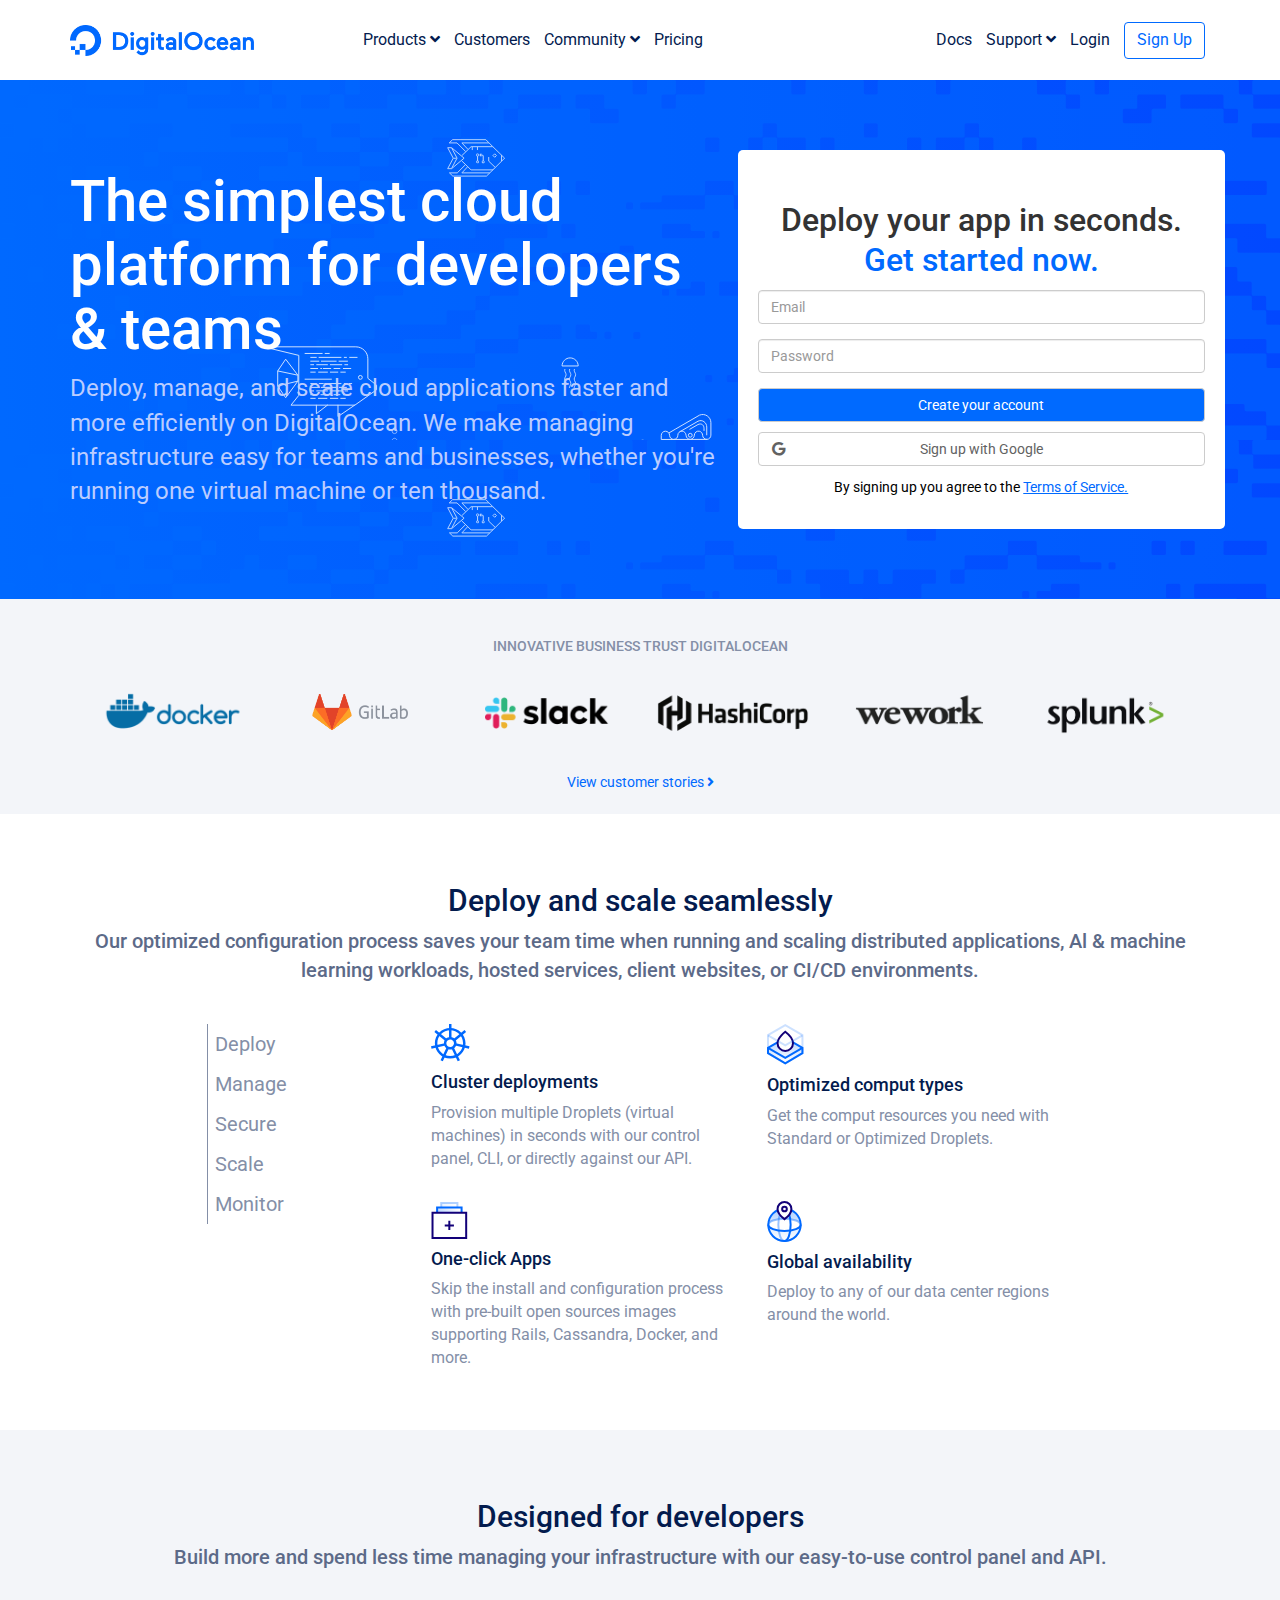
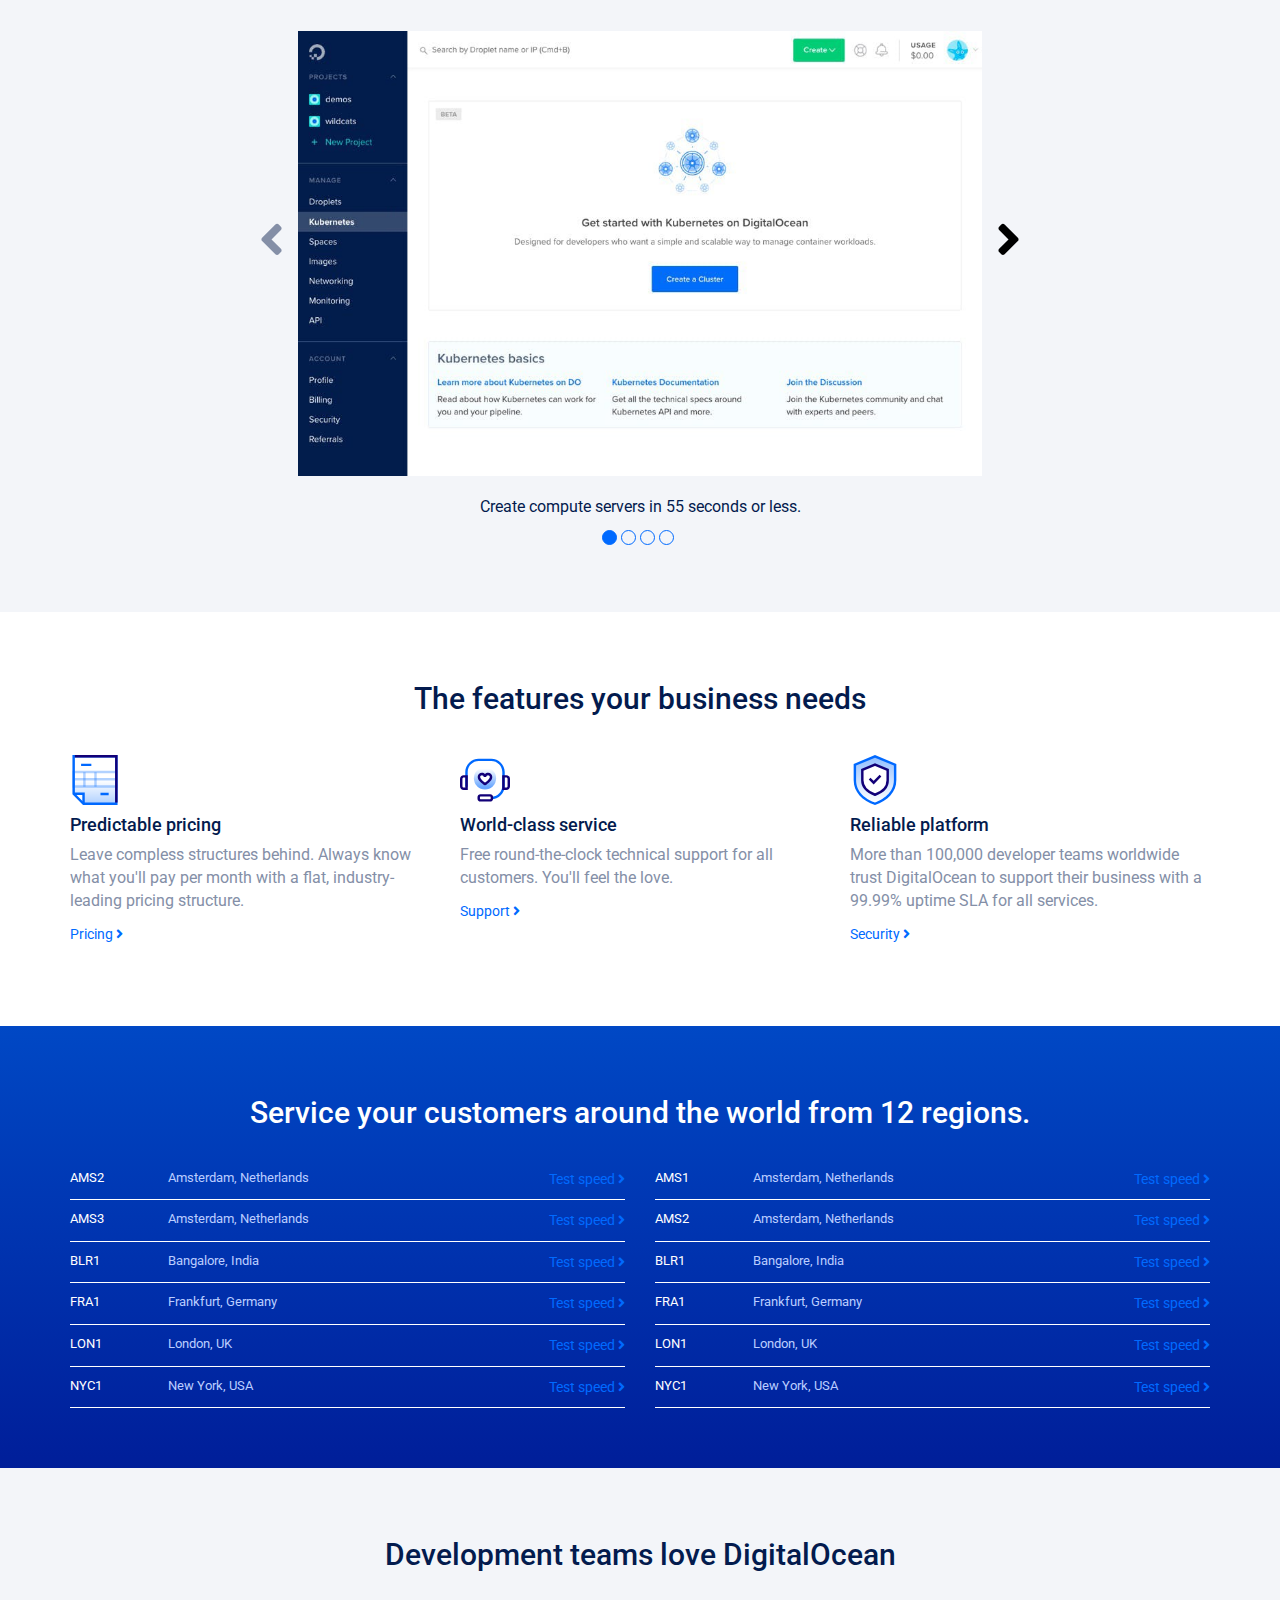
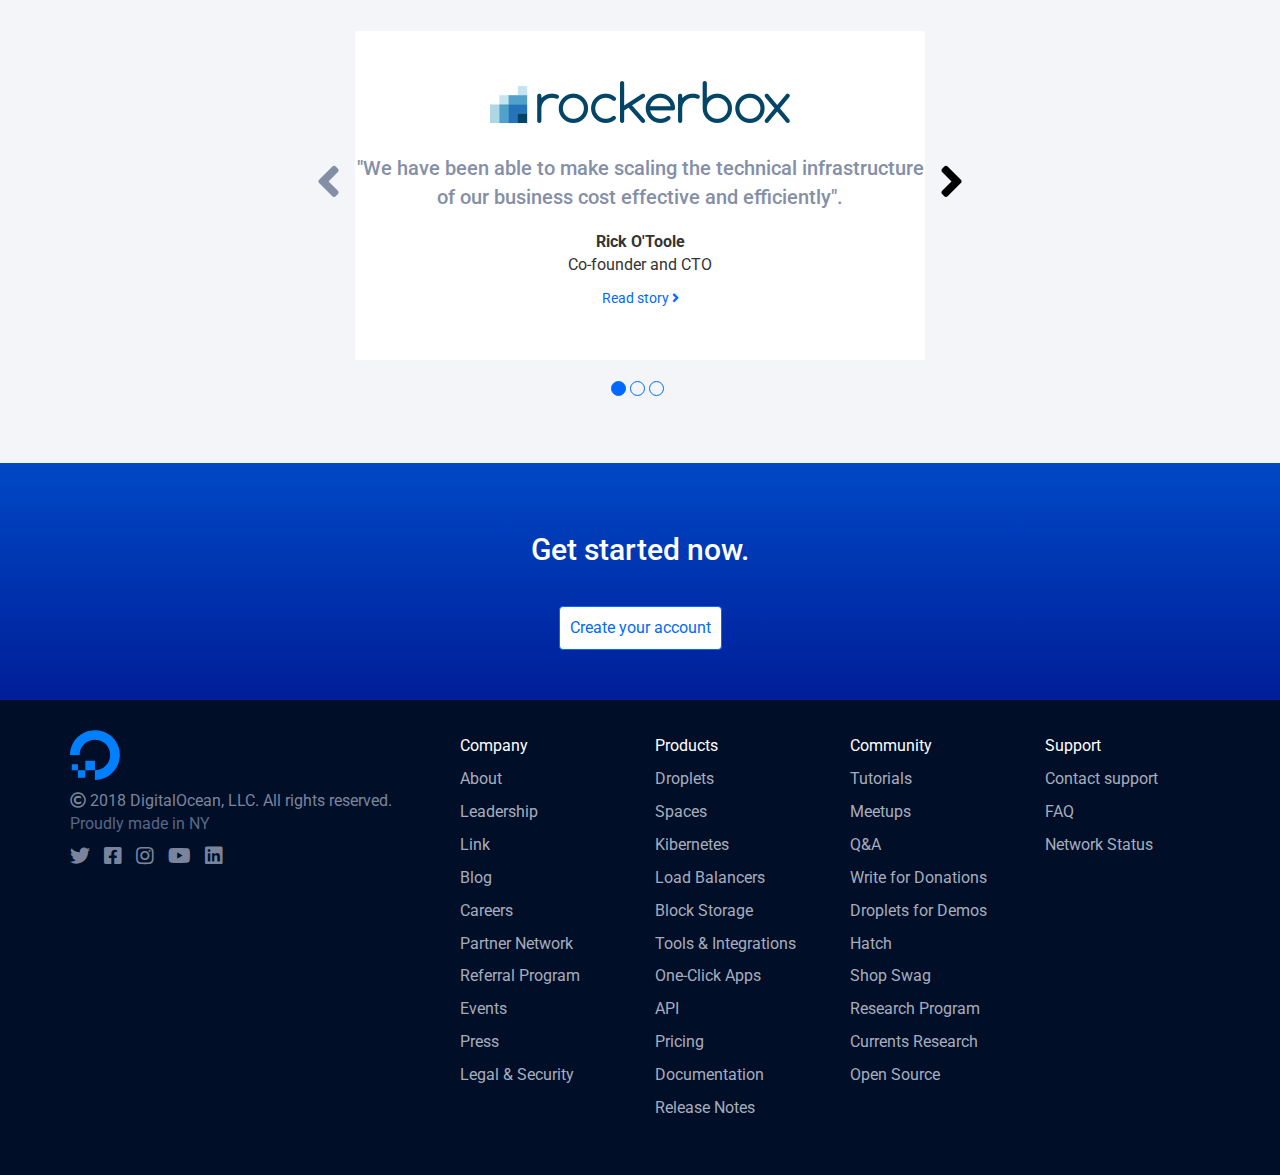
==== index.html @ d6b1655a "Correzioni varie" ====
<!DOCTYPE html>
<html lang="en" dir="ltr">
  <head>
    <meta charset="utf-8">
    <meta http-equiv="X-UA-Compatible" content="IE=edge">
    <meta name="viewport" content="width=device-width, initial-scale=1.0">
    <!-- Googlefont -->
    <link href="https://fonts.googleapis.com/css2?family=Roboto:wght@300;400;500;700&display=swap" rel="stylesheet">
    <!-- Fontawesome -->
    <link rel="stylesheet" href="https://cdnjs.cloudflare.com/ajax/libs/font-awesome/5.14.0/css/all.min.css">
    <!-- Bootstrap -->
    <link href="css/bootstrap.min.css" rel="stylesheet">
    <link rel="stylesheet" href="css/style.css">
    <title>Digital Ocean</title>
  </head>
  <body>
    <!-- HEADER -->
    <header class="relative">
      <!-- header_top -->
      <div class="header_top">
        <div class="container">
          <div class="row line_height">
            <!-- logo -->
            <div class="col-xs-3">
              <img class="logo" src="img/logo.png" alt="Logo Digital Ocean">
            </div>
            <!-- /logo -->
            <!-- menu navbar -->
            <nav class="col-xs-5 visible-md visible-lg main_menu">
              <ul class="list-inline list-unstyled">
                <li>
                  <a href="#">Products <i class="fas fa-angle-down"></i></a>
                </li>
                <li>
                  <a href="#">Customers</a>
                </li>
                <li>
                  <a href="#">Community <i class="fas fa-angle-down"></i></a>
                </li>
                <li>
                  <a href="#">Pricing</a>
                </li>
              </ul>
            </nav>
            <nav class="col-xs-4 visible-md visible-lg menu_sign text-right">
              <ul class="list-inline list-unstyled">
                <li>
                  <a href="#">Docs</a>
                </li>
                <li>
                  <a href="#">Support <i class="fas fa-angle-down"></i></a>
                </li>
                <li>
                  <a href="#">Login</a>
                </li>
                <li>
                  <a id="sign" class="btn btn-default" href="#" role="button">Sign Up</a>
                </li>
              </ul>
            </nav>
            <!-- hamburger -->
            <nav class="col-xs-9 visible-xs visible-sm ham_bars text-right">
              <i class="fas fa-bars"></i>
            </nav>
            <!-- /hamburger -->
            <!-- /menu navbar -->
          </div>
        </div>
      </div>
      <!-- jumbotron -->
      <div class="jumbo">
        <div class="container">
          <div class="row p_top_50 p_bottom_50">
            <div class="col-xs-12 col-sm-7 title">
              <h1 class="font_white">The simplest cloud platform for developers &amp; teams</h1>
              <p class="font_lgblue font_24">Deploy, manage, and scale cloud applications faster and more efficiently on DigitalOcean. We make managing infrastructure easy for teams and businesses, whether you're running one virtual machine or ten thousand.
              </p>
            </div>
            <div class="col-xs-12 col-sm-5 form text-center p_top_30 p_bottom_30 border_radius">
              <h3 class="lh_form">Deploy your app in seconds.<br>
                <span class="font_blue">Get started now.
                </span>
              </h3>
              <form>
                <div class="form-group">
                  <input type="email" class="form-control font_form" id="exampleInputEmail1" placeholder="Email">
                </div>
                <div class="form-group">
                  <input type="password" class="form-control font_form" id="exampleInputPassword1" placeholder="Password">
                </div>
                <button type="submit" class="btn btn-default create">Create your account</button>
                <button type="submit" class="btn btn-default sign p_relative">
                  <i class="fab fa-google"></i>
                  <span class="google">Sign up with Google</span>
                </button>
              </form>
              <small class="text-center">By signing up you agree to the <a href="" class="terms">Terms of Service.</a>
              </small>
            </div>
          </div>
        </div>
      </div>
    </header>
    <!-- /HEADER -->
    <!-- MAIN -->
    <main>
      <!-- customer -->
      <section class="customers">
        <div class="container p_top_30 p_bottom_20 text-center">
          <h5 class="text-uppercase font_grey">innovative business trust digitalocean</h5>
            <ul class="business list-unstyled m_top_20 m_bottom_20">
              <li>
                <img src="img/docker.svg" alt="Logo Docker">
              </li>
              <li>
                <img class ="v_align" src="img/gitlab.svg" alt="Logo Gitlab">
              </li>
              <li>
                <img src="img/slack.svg" alt="Logo Slack">
              </li>
              <li>
                <img src="img/hashicorp.svg" alt="Logo Hashicorp">
              </li>
              <li>
                <img src="img/wework.svg" alt="Logo wework">
              </li>
              <li>
                <img src="img/splunk.svg" alt="Logo Splunk">
              </li>
            </ul>
            <a href="" class="angle">View customer stories <i class="fas fa-angle-right"></i></a>
        </div>
      </section>
      <!-- /customer -->
      <!-- deploy -->
      <section class="deploy p_bottom_50">
        <div class="container text-center p_top_50 p_bottom_30">
          <h2 class="font_darkblue font_weight">Deploy and scale seamlessly</h2>
          <p class="font_20 configuration"> Our optimized configuration process saves your team time when running and scaling distributed applications, Al & machine learning workloads, hosted services, client websites, or CI/CD environments.
          </p>
        </div>
        </div>
          <div class="wrapper_small">
            <div class="container-fluid">
              <div class="row">
                <div class="col-xs-12 col-sm-3">
                  <ul class="list-unstyled font_grey">
                    <li>Deploy</li>
                    <li>Manage</li>
                    <li>Secure</li>
                    <li>Scale</li>
                    <li>Monitor</li>
                  </ul>
                </div>
                <div class="col-xs-12 col-sm-9 cluster">
                  <div class="row m_bottom_20">
                    <div class="col-xs-12 col-sm-6">
                      <img src="img/cluster.svg" alt="Logo Cluster">
                      <h4 class="font_darkblue font_weight">Cluster deployments</h4>
                      <p class="font_grey">Provision multiple Droplets (virtual machines) in seconds with our control panel, CLI, or directly against our API.</p>
                    </div>
                    <div class="col-xs-12 col-sm-6">
                      <img src="img/comput.svg" alt="Logo Comput types">
                      <h4 class="font_darkblue font_weight">Optimized comput types</h4>
                      <p class="font_grey">Get the comput resources you need with Standard or Optimized Droplets.</p>
                    </div>
                  </div>
                  <div class="row">
                    <div class="col-xs-12 col-sm-6">
                      <img src="img/app.svg" alt="Logo App">
                      <h4 class="font_darkblue font_weight">One-click Apps</h4>
                      <p class="font_grey">Skip the install and configuration process with pre-built open sources images supporting Rails, Cassandra, Docker, and more.</p>
                    </div>
                    <div class="col-xs-12 col-sm-6">
                      <img src="img/availability.svg" alt="Logo Availability">
                      <h4 class="font_darkblue font_weight">Global availability</h4>
                      <p class="font_grey">Deploy to any of our data center regions around the world.</p>
                    </div>
                </div>
              </div>
            </div>
          </div>
        </div>
      </section>
      <!-- /deploy -->
      <!-- developers -->
      <section class="developers p_top_50 p_bottom_50">
        <div class="container text-center">
          <h2 class="font_darkblue font_weight">Designed for developers</h2>
          <p class="font_20 configuration">Build more and spend less time managing your infrastructure with our easy-to-use control panel and API.</p>
          <div class="image p_top_50 p_bottom_20">
            <img class="demo" src="img/img_developers.jpg" alt="Immagine Demo">
          </div>
          <div class="circle">
            <p class="font_darkblue">Create compute servers in 55 seconds or less.</p>
            <ul class="list-inline list-unstyled">
              <li></li>
              <li></li>
              <li></li>
              <li></li>
            </ul>
          </div>
        </div>
      </section>
      <!-- /developers -->
      <!-- features -->
      <section class="features p_top_50">
        <div class="container ">
          <h2 class="text-center font_darkblue font_weight p_bottom_30">The features your business needs</h2>
          <div class="row">
            <div class="col-xs-12 col-sm-4 pricing">
              <img src="img/prices.svg" alt="Logo Prices">
              <h4 class="font_darkblue">Predictable pricing</h4>
              <p class="font_grey">Leave compless structures behind. Always know what you'll pay per month with a flat, industry-leading pricing structure.</p>
              <a href="" class="angle">Pricing <i class="fas fa-angle-right"></i></a>
            </div>
            <div class="col-xs-12 col-sm-4 pricing">
              <img src="img/world-class.svg" alt="Logo Services">
              <h4 class="font_darkblue">World-class service</h4>
              <p class="font_grey">Free round-the-clock technical support for all customers. You'll feel the love.</p>
              <a href="" class="angle">Support <i class="fas fa-angle-right"></i></a>
            </div>
            <div class="col-xs-12 col-sm-4 pricing">
              <img src="img/reliable.svg" alt="Logo Reliable">
              <h4 class="font_darkblue">Reliable platform</h4>
              <p class="font_grey">More than 100,000 developer teams worldwide trust DigitalOcean to support their business with a 99.99% uptime SLA for all services.</p>
              <a href="" class="angle">Security <i class="fas fa-angle-right"></i></a>
            </div>
          </div>
        </div>
      </section>
      <!-- /features -->
      <!-- world -->
      <section class="world p_top_50 p_bottom_50">
        <div class="container">
          <div class="row">
            <div class="col-xs-12 text-center">
              <h2 class="font_white p_bottom_20">Service your customers around the world from 12 regions.</h2>
            </div>
            <div class="col-xs-12 col-md-6">
              <ul class="list-unstyled">
                <li>
                  <div class="row">
                    <span class="col-xs-2 font_white text-uppercase text-left">ams2</span>
                    <span class="col-xs-6 font_lgblue">Amsterdam, Netherlands</span>
                    <span class="col-xs-4 text-right">
                      <a href="" class="angle">Test speed <i class="fas fa-angle-right"></i></a>
                    </span>
                  </div>
                </li>
                <li class="border">
                  <div class="row">
                    <span class="col-xs-2 font_white text-uppercase text-left">ams3</span>
                    <span class="col-xs-6 font_lgblue">Amsterdam, Netherlands</span>
                    <span class="col-xs-4 text-right">
                      <a href="" class="angle">Test speed <i class="fas fa-angle-right"></i></a>
                    </span>
                  </div>
                </li>
                <li class="border">
                  <div class="row">
                    <span class="col-xs-2 font_white text-uppercase text-left">blr1</span>
                    <span class="col-xs-6 font_lgblue">Bangalore, India</span>
                    <span class="col-xs-4 text-right">
                      <a href="" class="angle">Test speed <i class="fas fa-angle-right"></i></a>
                    </span>
                  </div>
                </li>
                <li>
                  <div class="row">
                    <span class="col-xs-2 font_white text-uppercase text-left">fra1</span>
                    <span class="col-xs-6 font_lgblue">Frankfurt, Germany
                    </span>
                    <span class="col-xs-4 text-right">
                      <a href="" class="angle">Test speed <i class="fas fa-angle-right"></i></a>
                    </span>
                  </div>
                </li>
                <li>
                  <div class="row">
                    <span class="col-xs-2 font_white text-uppercase text-left">lon1</span>
                    <span class="col-xs-6 font_lgblue">London, UK</span>
                    <span class="col-xs-4 text-right">
                      <a href="" class="angle">Test speed <i class="fas fa-angle-right"></i></a>
                    </span>
                  </div>
                </li>
                <li>
                  <div class="row">
                    <span class="col-xs-2 font_white text-uppercase text-left">nyc1</span>
                    <span class="col-xs-6 font_lgblue">New York, USA</span>
                    <span class="col-xs-4 text-right">
                      <a href="" class="angle">Test speed <i class="fas fa-angle-right"></i></a>
                    </span>
                  </div>
                </li>
              </ul>
            </div>
            <div class="col-xs-12 col-md-6 second_row">
              <ul class="list-unstyled">
                <li>
                  <div class="row">
                    <span class="col-xs-2 font_white text-uppercase text-left">ams1</span>
                    <span class="col-xs-6 font_lgblue">Amsterdam, Netherlands</span>
                    <span class="col-xs-4 text-right">
                      <a href="" class="angle">Test speed <i class="fas fa-angle-right"></i></a>
                    </span>
                  </div>
                </li>
                <li>
                  <div class="row">
                    <span class="col-xs-2 font_white text-uppercase text-left">ams2</span>
                    <span class="col-xs-6 font_lgblue">Amsterdam, Netherlands</span>
                    <span class="col-xs-4 text-right">
                      <a href="" class="angle">Test speed <i class="fas fa-angle-right"></i></a>
                    </span>
                  </div>
                </li>
                <li>
                  <div class="row">
                    <span class="col-xs-2 font_white text-uppercase text-left">blr1</span>
                    <span class="col-xs-6 font_lgblue">Bangalore, India</span>
                    <span class="col-xs-4 text-right">
                      <a href="" class="angle">Test speed <i class="fas fa-angle-right"></i></a>
                    </span>
                  </div>
                </li>
                <li>
                  <div class="row">
                    <span class="col-xs-2 font_white text-uppercase text-left">fra1</span>
                    <span class="col-xs-6 font_lgblue">Frankfurt, Germany
                    </span>
                    <span class="col-xs-4 text-right">
                      <a href="" class="angle">Test speed <i class="fas fa-angle-right"></i></a>
                    </span>
                  </div>
                </li>
                <li>
                  <div class="row">
                    <span class="col-xs-2 font_white text-uppercase text-left">Lon1</span>
                    <span class="col-xs-6 font_lgblue">London, UK</span>
                    <span class="col-xs-4 text-right">
                      <a href="" class="angle">Test speed <i class="fas fa-angle-right"></i></a>
                    </span>
                  </div>
                </li>
                <li>
                  <div class="row">
                    <span class="col-xs-2 font_white text-uppercase text-left">nyc1</span>
                    <span class="col-xs-6 font_lgblue">New York, USA</span>
                    <span class="col-xs-4 text-right">
                      <a href="" class="angle">Test speed <i class="fas fa-angle-right"></i></a>
                    </span>
                  </div>
                </li>
              </ul>
            </div>
          </div>
        </div>
      </section>
      <!-- /world -->
      <!-- love -->
      <section class="love p_top_50 p_bottom_50">
        <div class="container">
          <div class="row">
            <div class="col-xs-12 text-center">
              <h2 class="font_darkblue font_weight">Development teams love DigitalOcean</h2>
              <div class="image p_top_50 p_bottom_20">
                <div class="rockerbox p_top_50 p_bottom_50">
                  <img src="img/rockerbox.png" alt="Logo rockerbox">
                  <p class="font_grey p_top_30 m_bottom_20 font_weight font_20">"We have been able to make scaling the technical infrastructure of our business cost effective and efficiently".</p>
                  <strong>Rick O'Toole</strong>
                  <p>Co-founder and CTO</p>
                  <a href="" class="angle">Read story <i class="fas fa-angle-right"></i></a>
                </div>
              </div>
              <div class="circle circle_three">
                <ul class="list-inline list-unstyled">
                  <li></li>
                  <li></li>
                  <li></li>
                </ul>
              </div>
            </div>
          </div>
        </div>
      </section>
      <!-- /love -->
      <!-- start -->
      <section class="start text-center p_top_50 p_bottom_50">
        <h2 class="font_white p_bottom_30">Get started now.</h2>
        <a class="btn btn-default account" href="#" role="button">Create your account</a>
      </section>
      <!-- / start -->
    </main>
    <!-- /MAIN -->

    <!-- FOOTER -->
    <footer class="p_top_30 p_bottom_30">
      <div class="container">
        <div class="row">
          <!-- copyright -->
          <div class="col-xs-12 col-md-4 copy">
            <img src="img/logo_compress.svg" alt="Logo DigitaOcean small">
            <p class="copy_2018"><i class="far fa-copyright"></i> 2018 DigitalOcean, LLC. All rights reserved.
            </p>
            <p class="ny">Proudly made in NY</p>
            <ul class="social list-inline list-unstyled m_bottom_20">
              <li><a href="#"><i class="fab fa-twitter"></i></a></li>
              <li><a href="#"><i class="fab fa-facebook-square"></i></a></li>
              <li><a href="#"><i class="fab fa-instagram"></i></a></li>
              <li><a href="#"><i class="fab fa-youtube"></i></a></li>
              <li><a href="#"><i class="fab fa-linkedin"></i></a></li>
            </ul>
          </div>
          <!-- /copyright -->
          <!-- menu footer -->
          <div class="col-xs-12 col-md-8 big_menu">
            <div class="row">
              <div class="col-xs-12 col-sm-6 col-md-3">
                <ul class="company list-unstyled m_bottom_20">
                  <li class="font_white">Company</li>
                  <li><a href="#">About</a></li>
                  <li><a href="#">Leadership</a></li>
                  <li><a href="#">Link</a></li>
                  <li><a href="#">Blog</a></li>
                  <li><a href="#">Careers</a></li>
                  <li><a href="#">Partner Network</a></li>
                  <li><a href="#">Referral Program</a></li>
                  <li><a href="#">Events</a></li>
                  <li><a href="#">Press</a></li>
                  <li><a href="#">Legal & Security</a></li>
                </ul>
              </div>
              <div class="col-xs-12 col-sm-6 col-md-3 company">
                <ul class="company list-unstyled m_bottom_20">
                  <li class="font_white">Products</li>
                  <li><a href="#">Droplets</a></li>
                  <li><a href="#">Spaces</a></li>
                  <li><a href="#">Kibernetes</a></li>
                  <li><a href="#">Load Balancers</a></li>
                  <li><a href="#">Block Storage</a></li>
                  <li><a href="#">Tools & Integrations</a></li>
                  <li><a href="#">One-Click Apps</a></li>
                  <li><a href="#">API</a></li>
                  <li><a href="#">Pricing</a></li>
                  <li><a href="#">Documentation</a></li>
                  <li><a href="#">Release Notes</a></li>
                </ul>
              </div>
              <div class="col-xs-12 col-sm-6 col-md-3 company">
                <ul class="company list-unstyled m_bottom_20">
                  <li class="font_white">Community</li>
                  <li><a href="#">Tutorials</a></li>
                  <li><a href="#">Meetups</a></li>
                  <li><a href="#">Q&A</a></li>
                  <li><a href="#">Write for Donations</a></li>
                  <li><a href="#">Droplets for Demos</a></li>
                  <li><a href="#">Hatch</a></li>
                  <li><a href="#">Shop Swag</a></li>
                  <li><a href="#">Research Program</a></li>
                  <li><a href="#">Currents Research</a></li>
                  <li><a href="#">Open Source</a></li>
                </ul>
              </div>
              <div class="col-xs-12 col-sm-6 col-md-3 company">
                <ul class="company list-unstyled">
                  <li class="font_white">Support</li>
                  <li><a href="#">Contact support</a></li>
                  <li><a href="#">FAQ</a></li>
                  <li><a href="#">Network Status</a></li>
                </ul>
              </div>
            </div>
          </div>
          <!-- /menu footer -->
        </div>
      </div>
    </footer>
    <!-- /FOOTER -->
  </body>
</html>
---- css/style.css ----
/*MIX*/
body {
  font-family: 'Roboto', sans-serif;
  font-size: 16px;
}
.border_radius {
  border-radius: 5px;
}
.font_bold {
  font-weight:bold;
}
.font_weight {
  font-weight: 500;
}
.font_white {
  color:#fff;
}
.font_grey {
  color:#848FA7;
}
.font_darkblue {
  color:#031b4e;
}
.font_lgblue {
  color:#BBCDFF;
}
.font_blue {
  color: #006AFF;
}
.font_24 {
  font-size: 24px;
}
.font_20 {
  font-size: 20px;
}
h1 {
  font-size: 58px;
}
h3 {
  font-size: 32px;
}
.line_height {
  line-height: 80px;
}
.p_top_50 {
  padding-top: 50px;
}
.p_bottom_50 {
  padding-bottom: 50px;
}
.p_top_30 {
  padding-top: 30px;
}
.p_bottom_30 {
  padding-bottom: 30px;
}
.p_top_20 {
  padding-top: 20px;
}
.p_bottom_20 {
  padding-bottom: 20px;
}
.m_top_20 {
  margin-top:20px;
}
.m_bottom_20 {
  margin-bottom:20px;
}
.p_relative {
  position: relative;
}

/* /MIX*/

/* HEADER */
.header_top {
  height: 80px;
  width:100%;
  position: fixed;
  top: 0;
  left: 0;
  z-index: 1;
  background-color: #fff;
}
.logo {
  max-width: 70%;
  height: auto;
}
.header_top a {
  color: #031b4f;
}
.header_top a:hover {
  color: #006AFF;
  text-decoration: none;
}
#sign {
  color: #006AFF;
  border-color: #006AFF;
  font-size: 16px;
}
#sign:hover {
  background-color: #006AFF;
  color: #fff;
}
.fa-bars {
  color: #006AFF;
}
/* jumbotron */
.jumbo {
  margin-top: 80px;
  background-image: url(../img/jumbotron.svg);
  padding: 20px;
}
.title {
  opacity: 1;
}
.font_form {
  color: #757575;
}
.form {
  background-color: #fff;
  padding-left:20px;
  padding-right: 20px;
}
.form-control:focus {
  border-color: #006AFF;
  box-shadow: none;
}
.create {
  width: 100%;
  background-color: #006AFF;
  color: #fff;
}
.create:hover {
  background-color: #006AFF;
  color: #fff;
}
.sign {
  width: 100%;
  color: #626262;
  margin: 10px 0;
}
.sign:hover {
  background-color: #fff;
  color: #626262
}
.fa-google {
  position: absolute;
  top: 50%;
  left: 3%;
  transform: translateY(-50%);
}

.lh_form {
  line-height: 40px;
}
small {
  color: #000;
}
.terms {
  text-decoration: underline;
  color: #006AFF;
}
/* /HEADER */

/* MAIN */
/*customer*/
.customers {
  background-color: #F3F5F9;
}
.angle {
  text-decoration: none;
  color: #006AFF;
  font-size: 14px;
}
.business li {
  display: inline-block;
  width: 16%;
}
.business li img {
  vertical-align: middle;
}
/* /customers*/
/*deploy*/
.configuration {
  color: #5C6A88;
  font-weight: 500;
}
.deploy ul {
  line-height: 40px;
  border-left: 1px solid #848FA7;
  font-size: 20px;
  padding-left: 7px;
}
.wrapper_small {
  max-width:70%;
  margin:auto;
}
@media screen and (max-width:768px) {
  .wrapper_small {
    max-width: 1170px;
    margin: auto;
  }
  .cluster {
    margin-top: 15px;
  }
  .business li {
    width: 49%;
  }
  .rockerbox img {
    max-width: 100%;
  }
}
/* /deploy*/

/* developers*/
.developers {
  background-color: #F3F5F9;
}
.demo {
  max-width: 60%;
  margin: auto;
}
.image::before, .image::after{
  font-family: "Font Awesome 5 Free";
  content:"\f104";
  font-size: 50px;
  font-weight:900;
  color: #848FA7;
  display: inline-block;
  margin: 10px;
}
.image::after {
  font-family: "Font Awesome 5 Free";
  content:"\f105";
  color: #000;
}
.image::before:hover {
  color: #000;
}
.circle li{
  width: 15px;
  height: 15px;
  border: 1px solid #006AFF;
  border-radius: 50%;
}
.circle li:first-child {
  background-color: #006AFF;
}
/* /developers*/
/* features*/
.features {
  padding-bottom: 80px;
}
.pricing img {
  width: 50px;
}
/* /features*/
/* world */
.world, .start {
  background-image: linear-gradient(#0048C5, #001E99);
}
.world li {
  border-bottom: 1px solid #fff;
  padding: 10px 0;
}
.world li span {
  font-size: 13px;
}
/* /world */

/* love*/
.love {
  background-color: #F3F5F9;
}
.rockerbox {
  background-color: #fff;
  width: 50%;
  margin:auto;
  display: inline-block;
  vertical-align: middle;
}
/* /love*/
/* get_started */
.account {
  color: #006AFF;
  border-color: #006AFF;
  font-size: 16px;
  padding: 10px;
}
.account:hover {
  background-color: #006AFF;
  color: #fff;
}
/* /get_started */
/* /MAIN*/

/* FOOTER*/
footer {
  background-color: #010E28;
}
.copy img{
  padding-bottom: 10px;
}
.social a, .copy_2018 {
  color: #7A859D;
}
.social i {
  font-size: 20px;
}
.copy_2018 {
  margin-bottom: 0;
}
.ny {
  color: #586785;
}
.company li {
  padding: 5px 0;
}
.company li a{
  color: #A6ADBD
}
/* /FOOTER*/

/*RESPONSIVE*/
@media screen and (max-width:768px) {
  .image::before, .image::after {
    display: none;
  }
  .pricing {
    padding-top: 15px;
  }
}
@media screen and (min-width:769px) and (max-width:992px) {
  .business img {
    max-width:100%;
  }
}
@media screen and (max-width:992px) {
  h1 {
    font-size: 42px;
  }
  .jumbo {
    padding: 30px;
  }
  .circle p {
    margin-bottom: 50px;
  }
  .second_row {
    padding-top: 20px;
  }
  .circle_three {
    padding-top: 20px;
  }
}
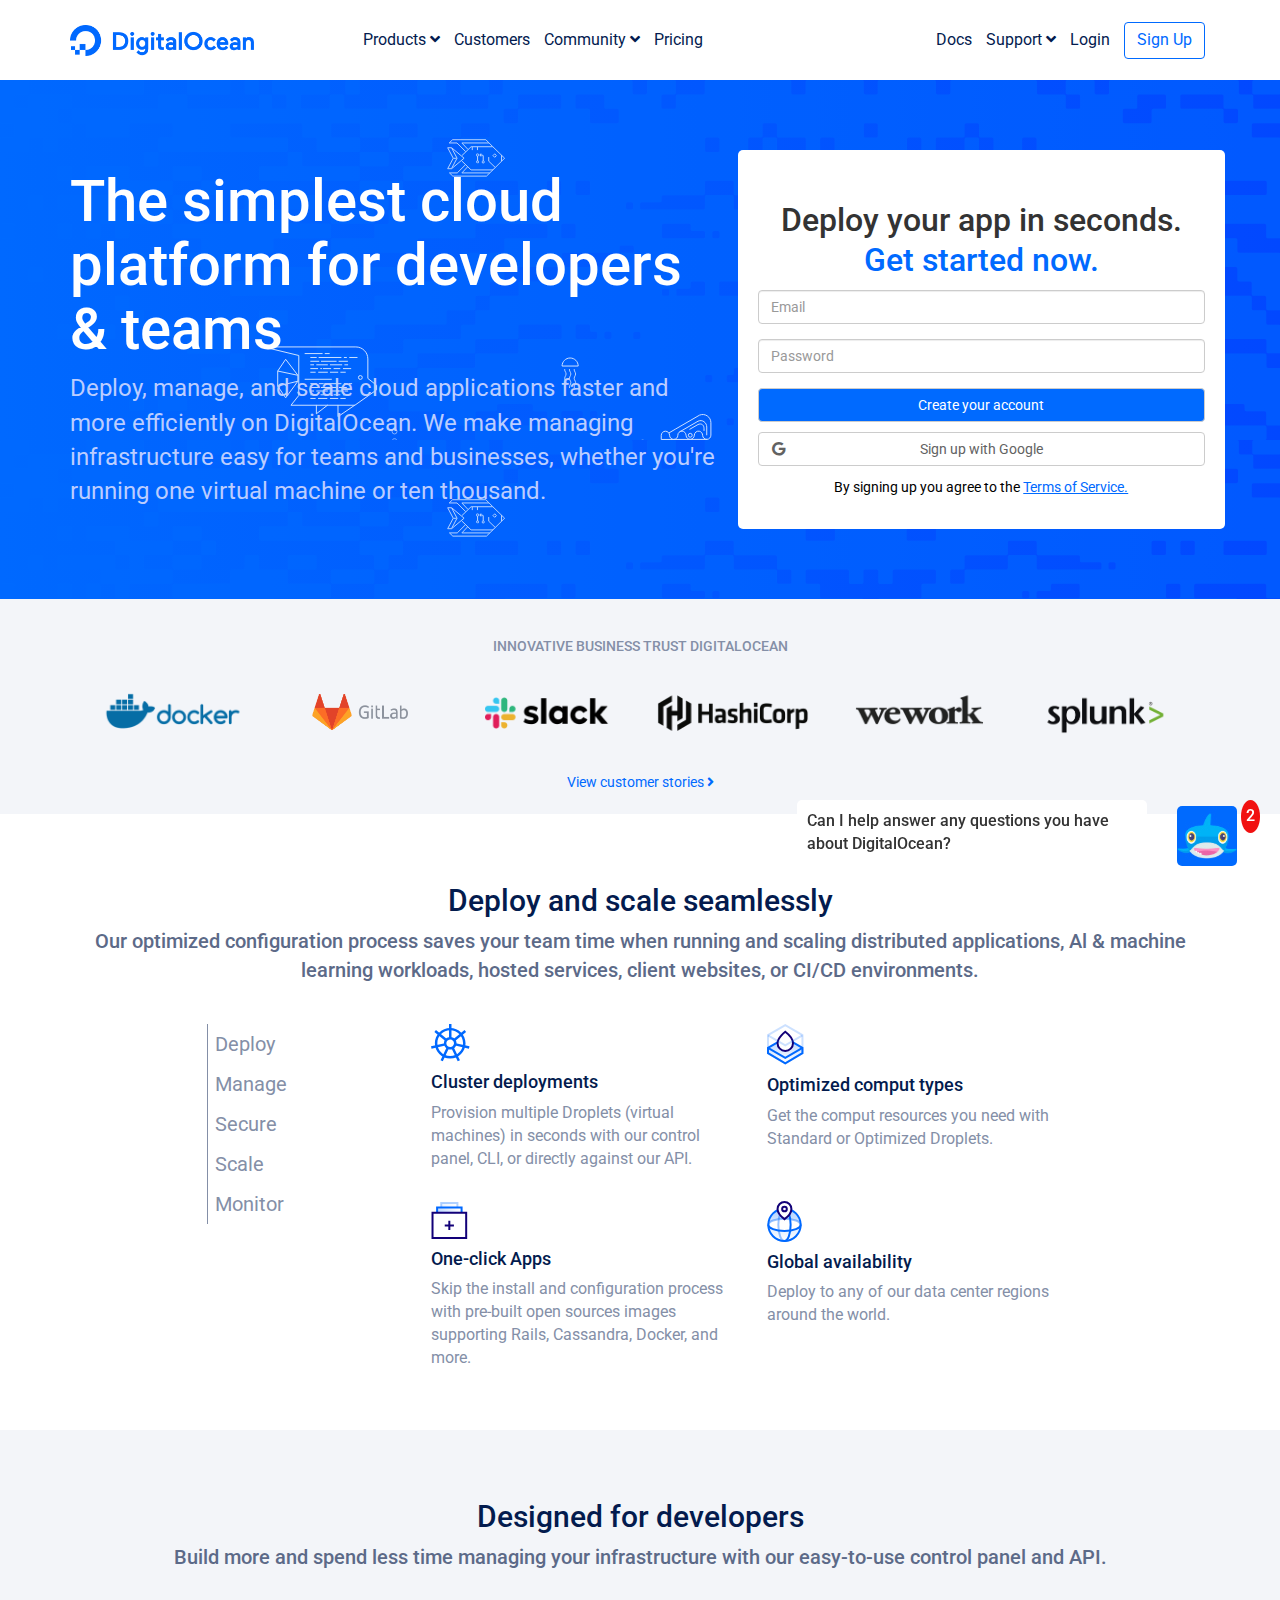
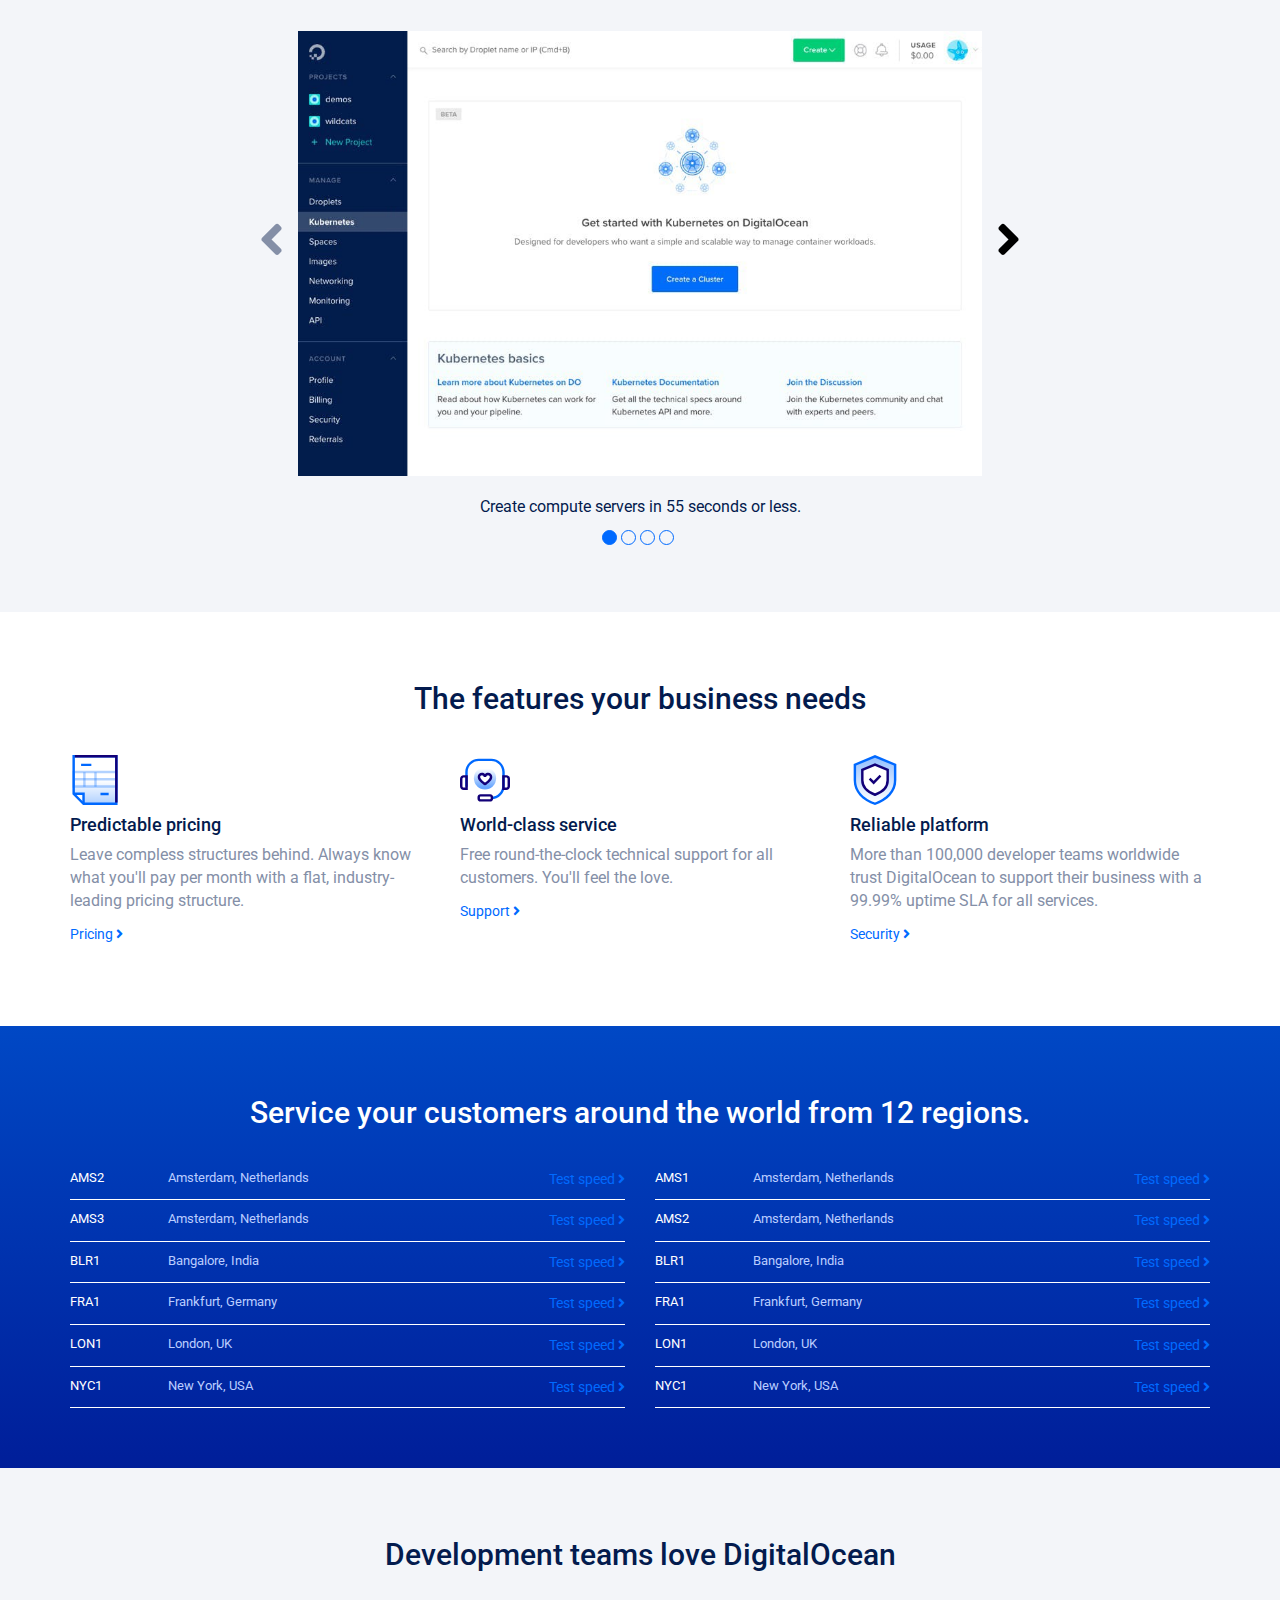
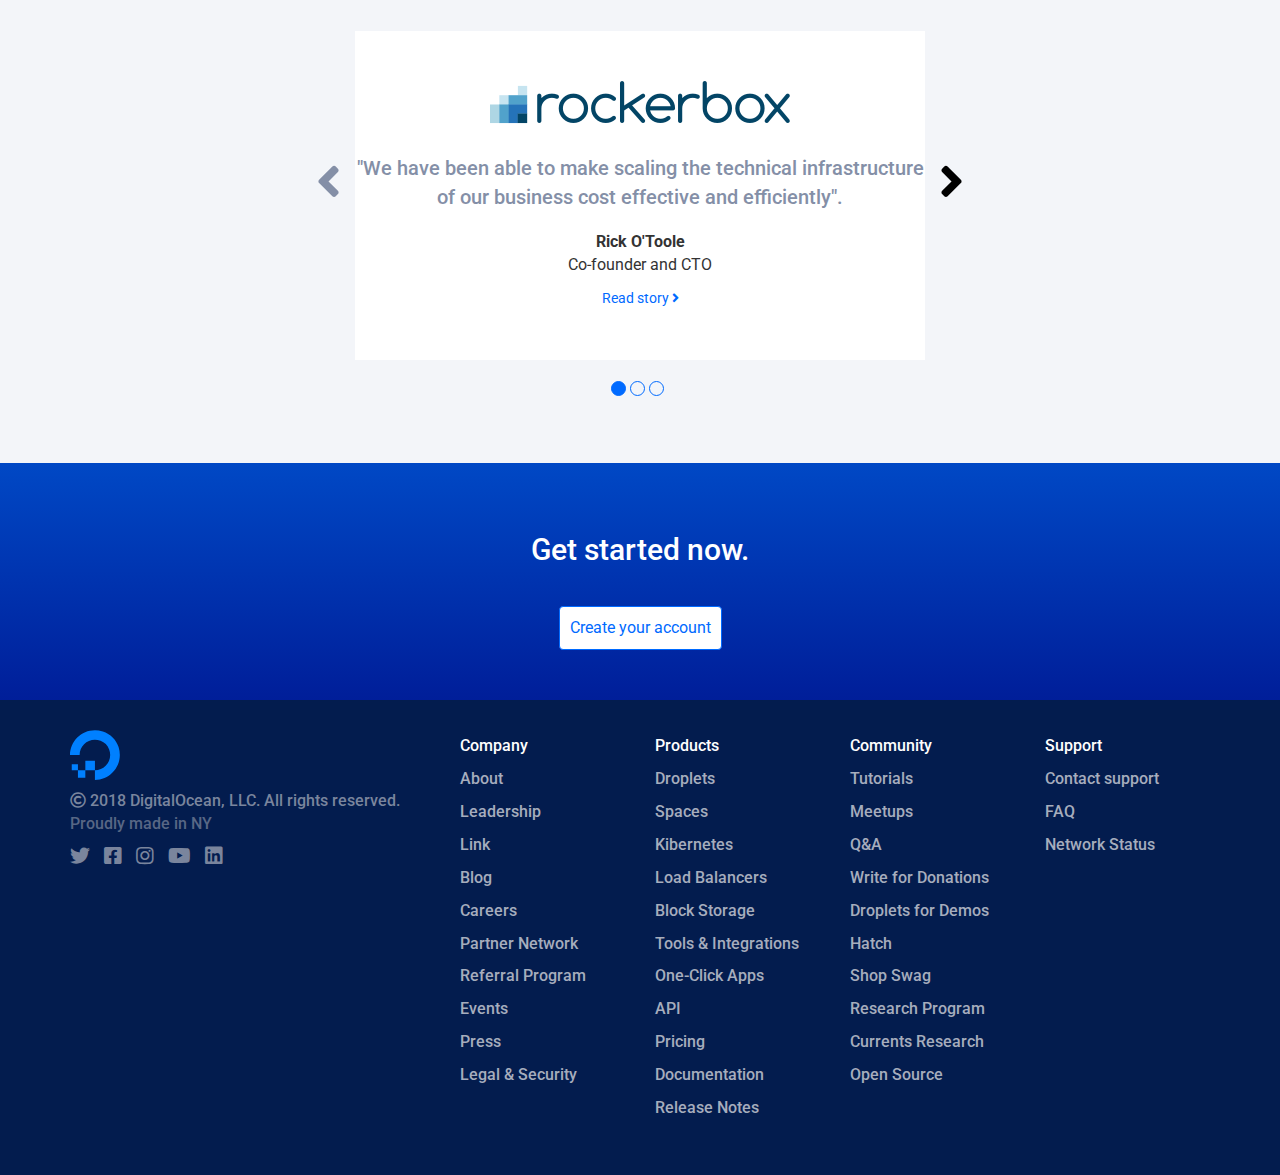
==== commit b93649b1: "Inserita in parte chatbot" ====
--- a/index.html
+++ b/index.html
@@ -15,7 +15,7 @@
   </head>
   <body>
     <!-- HEADER -->
-    <header class="relative">
+    <header class="p_relative">
       <!-- header_top -->
       <div class="header_top">
         <div class="container">
@@ -396,7 +396,7 @@
     <!-- /MAIN -->
 
     <!-- FOOTER -->
-    <footer class="p_top_30 p_bottom_30">
+    <footer class="p_top_30 p_bottom_30 p_relative font_weight">
       <div class="container">
         <div class="row">
           <!-- copyright -->
@@ -476,6 +476,15 @@
           <!-- /menu footer -->
         </div>
       </div>
+      <div class="chatbot">
+        <div class="box_shark pull-right">
+          <img class="shark"src="img/shark_footer.jpg" alt="Logo Chatbot">
+          <p class="notifiche">2</p>
+        </div>
+        <div class="question pull-right">
+          <p>Can I help answer any questions you have about DigitalOcean?</p>
+        </div>
+      </div>
     </footer>
     <!-- /FOOTER -->
   </body>
--- a/css/style.css
+++ b/css/style.css
@@ -196,21 +196,6 @@
   max-width:70%;
   margin:auto;
 }
-@media screen and (max-width:768px) {
-  .wrapper_small {
-    max-width: 1170px;
-    margin: auto;
-  }
-  .cluster {
-    margin-top: 15px;
-  }
-  .business li {
-    width: 49%;
-  }
-  .rockerbox img {
-    max-width: 100%;
-  }
-}
 /* /deploy*/
 
 /* developers*/
@@ -297,7 +282,7 @@
 
 /* FOOTER*/
 footer {
-  background-color: #010E28;
+  background-color: #031C4E;
 }
 .copy img{
   padding-bottom: 10px;
@@ -319,6 +304,32 @@
 }
 .company li a{
   color: #A6ADBD
+}
+.chatbot {
+  position:fixed;
+  bottom: 30px;
+  right: 20px;
+}
+.shark {
+  border-radius: 5px;
+  vertical-align: text-top;
+}
+.notifiche {
+  color: #fff;
+  background-color: #f11111;
+  display: inline-block;
+  border-radius: 50%;
+  padding: 5px;
+}
+.question {
+  margin-right: 30px;
+  height: 70px;
+  width: 60%;
+  border-radius: 5px;
+  background-color: #fff;
+}
+.question p {
+  padding: 10px;
 }
 /* /FOOTER*/
 
@@ -330,6 +341,19 @@
   .pricing {
     padding-top: 15px;
   }
+  .wrapper_small {
+    max-width: 1170px;
+    margin: auto;
+  }
+  .cluster {
+    margin-top: 15px;
+  }
+  .business li {
+    width: 49%;
+  }
+  .rockerbox img {
+    max-width: 100%;
+  }
 }
 @media screen and (min-width:769px) and (max-width:992px) {
   .business img {
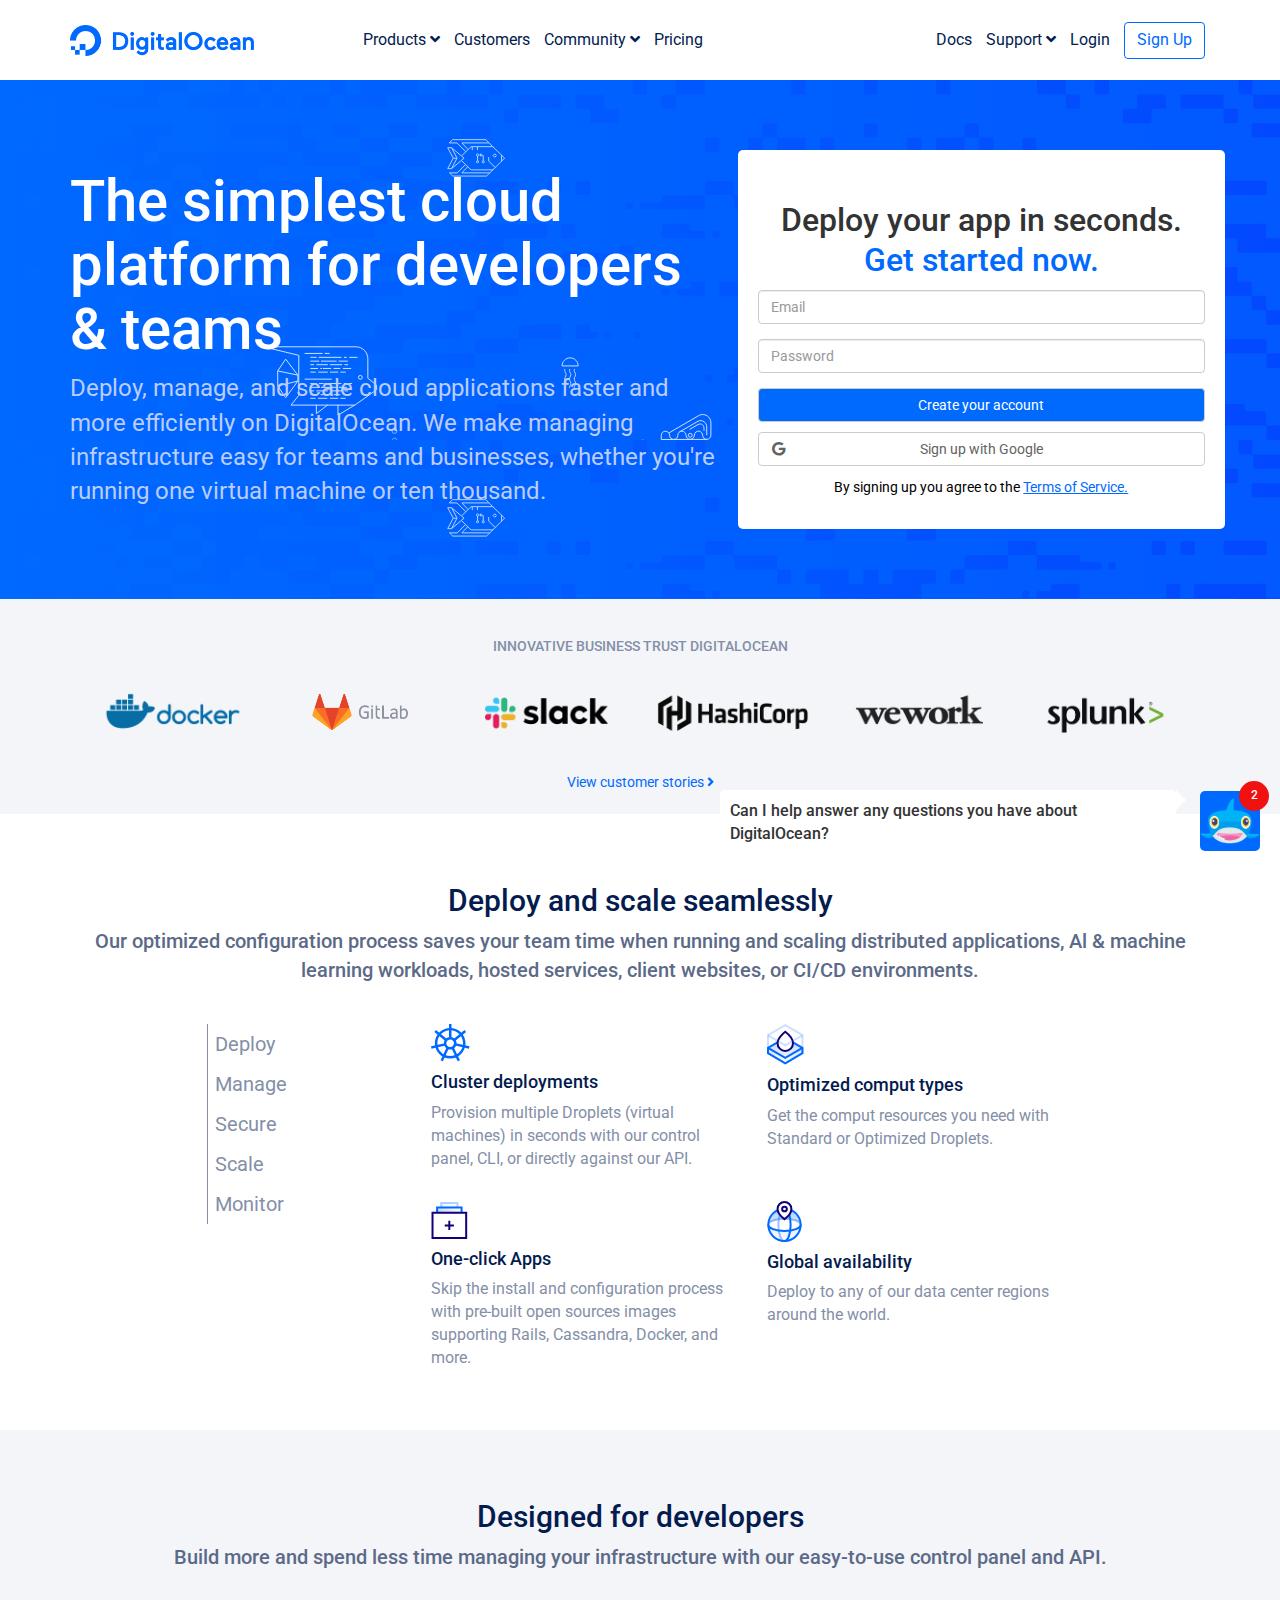
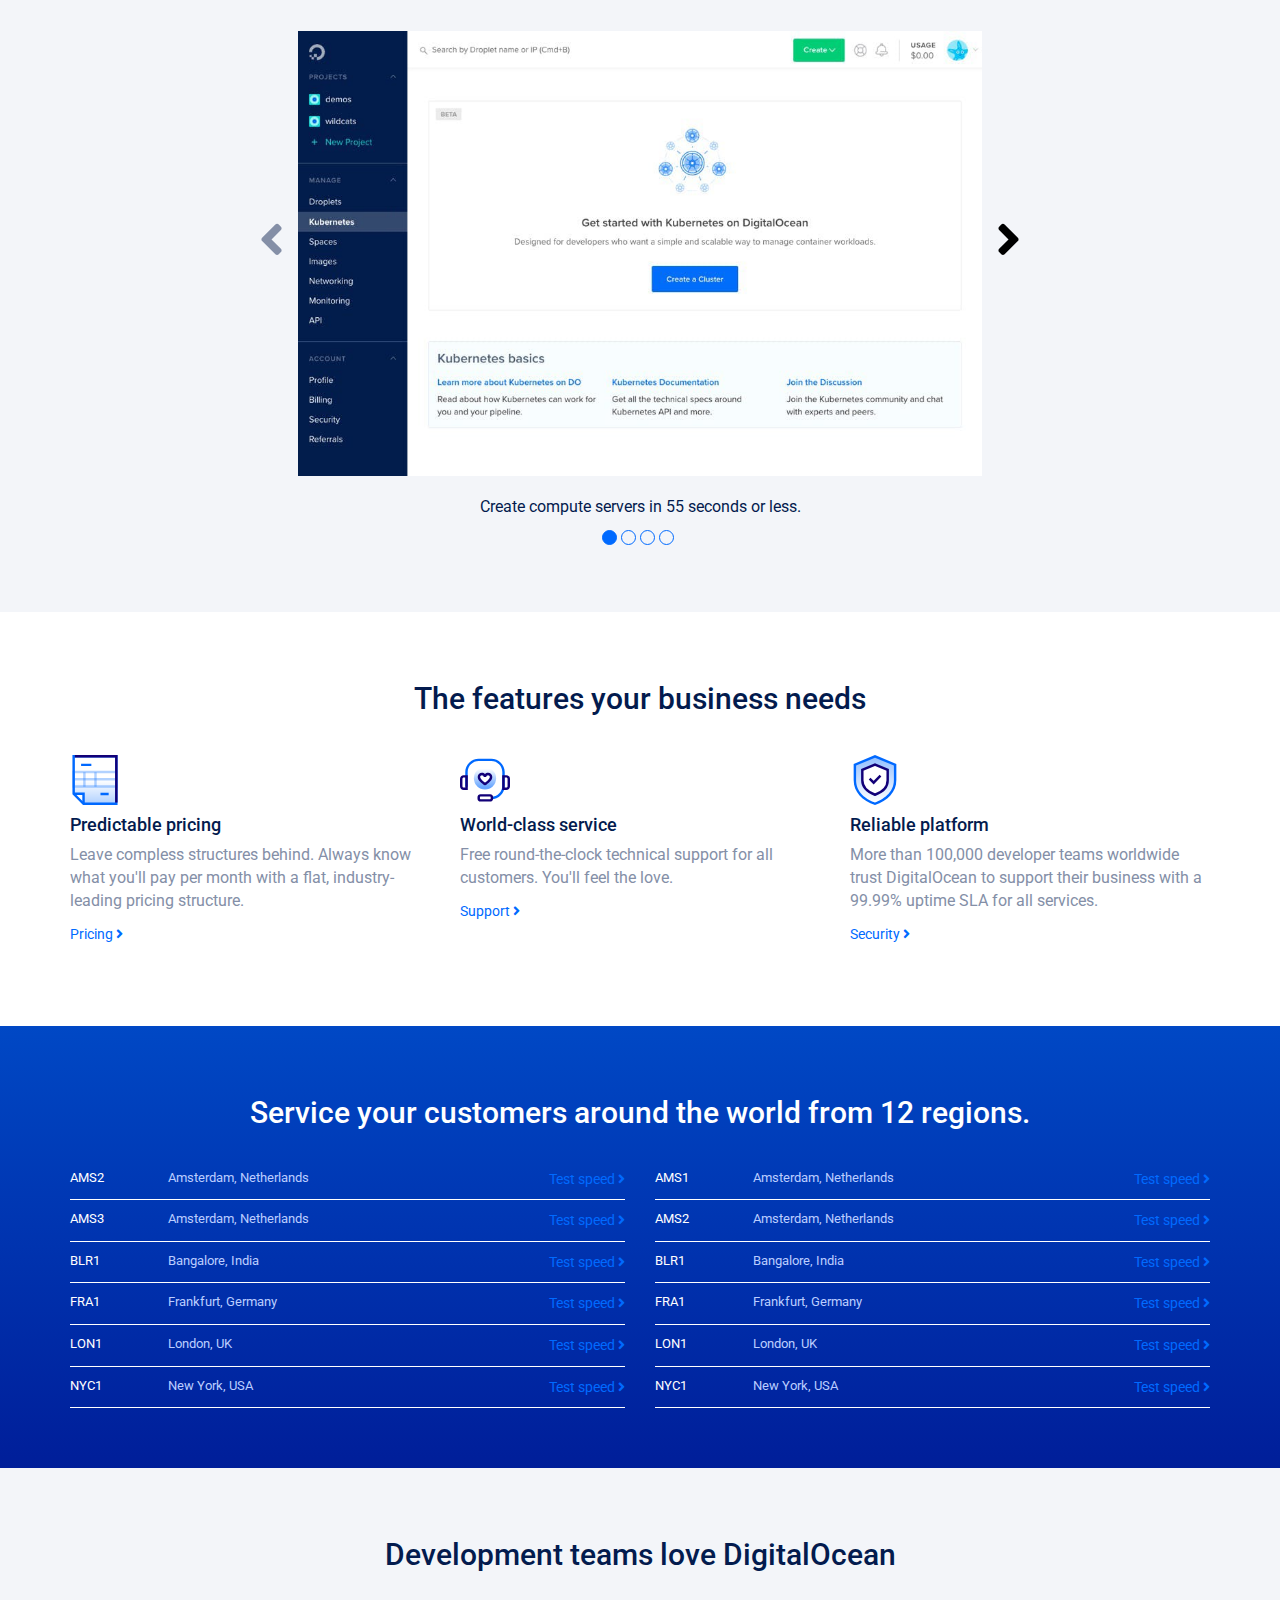
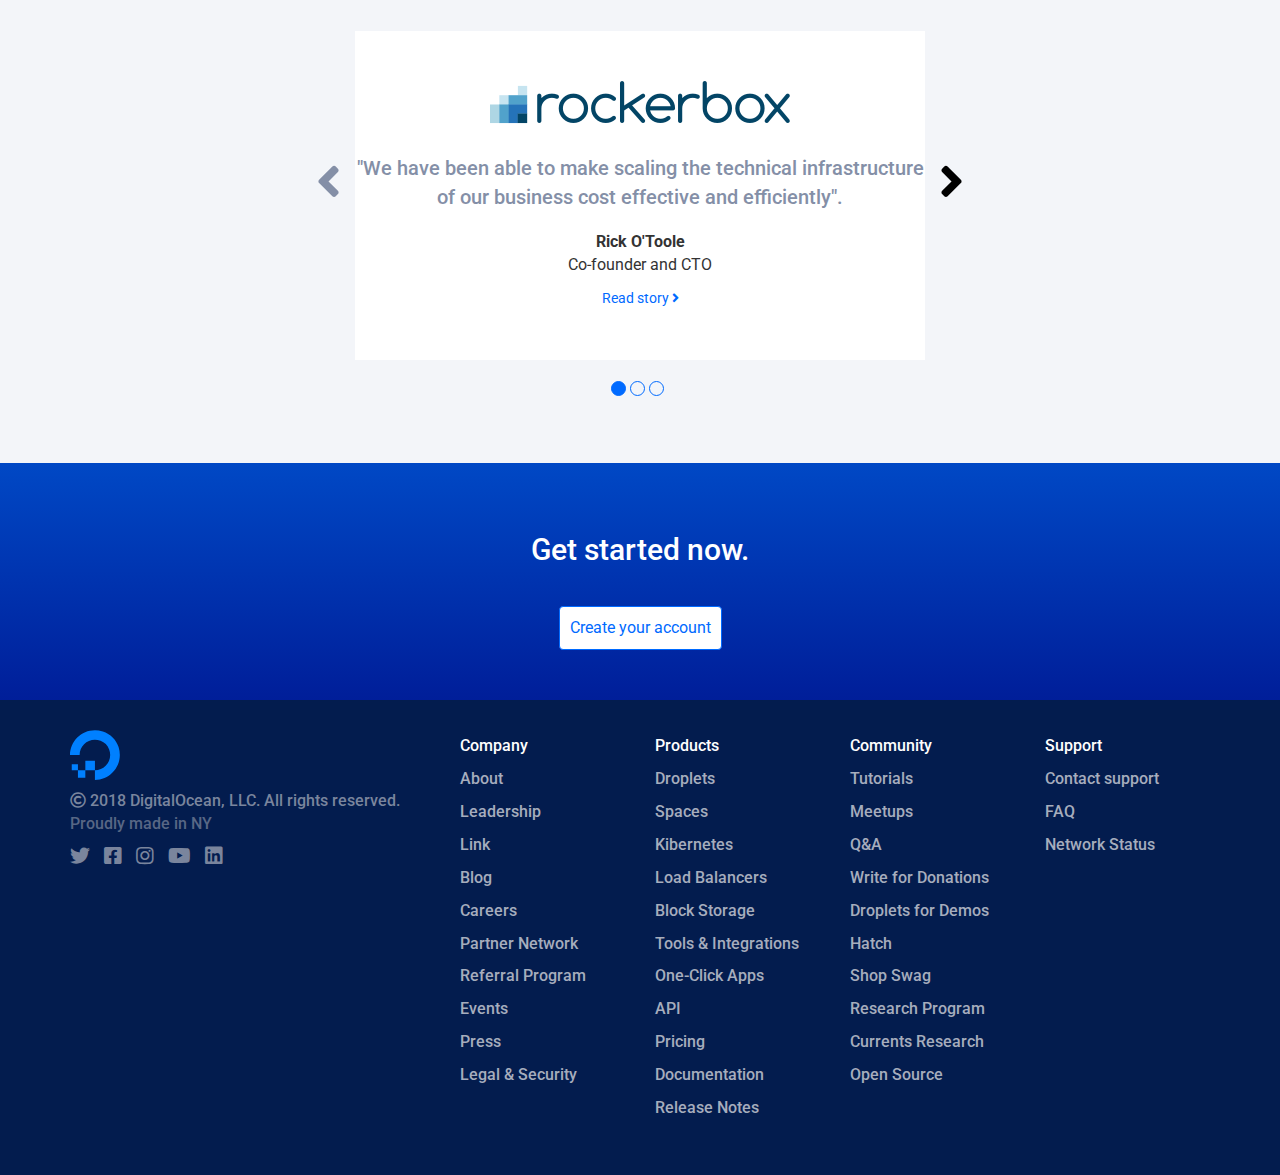
==== commit 47ba08b1: "Inserita freccia" ====
--- a/index.html
+++ b/index.html
@@ -477,12 +477,13 @@
         </div>
       </div>
       <div class="chatbot">
-        <div class="box_shark pull-right">
+        <div class="box_shark pull-right p_relative">
           <img class="shark"src="img/shark_footer.jpg" alt="Logo Chatbot">
-          <p class="notifiche">2</p>
-        </div>
-        <div class="question pull-right">
-          <p>Can I help answer any questions you have about DigitalOcean?</p>
+          <p class="notifiche text-center">2</p>
+        </div>
+        <div class="pull-right clearfix">
+          <p class="question">Can I help answer any questions you have about DigitalOcean?</p>
+          <div class="arrow-right"></div>
         </div>
       </div>
     </footer>
--- a/css/style.css
+++ b/css/style.css
@@ -317,19 +317,33 @@
 .notifiche {
   color: #fff;
   background-color: #f11111;
-  display: inline-block;
   border-radius: 50%;
   padding: 5px;
+  position: absolute;
+  top: -15%;
+  right: -15%;
+  font-size: 12px;
+  width: 30px;
+  height: 30px;
+  line-height: 18px;
 }
 .question {
-  margin-right: 30px;
   height: 70px;
-  width: 60%;
+  width: 95%;
   border-radius: 5px;
   background-color: #fff;
-}
-.question p {
+  float: left;
   padding: 10px;
+}
+
+.arrow-right {
+  width: 0;
+  height: 0;
+  border-top: 10px solid transparent;
+  border-bottom: 10px solid transparent;
+  border-left: 10px solid #fff;
+  float: left;
+  margin-bottom: 20px;
 }
 /* /FOOTER*/
 
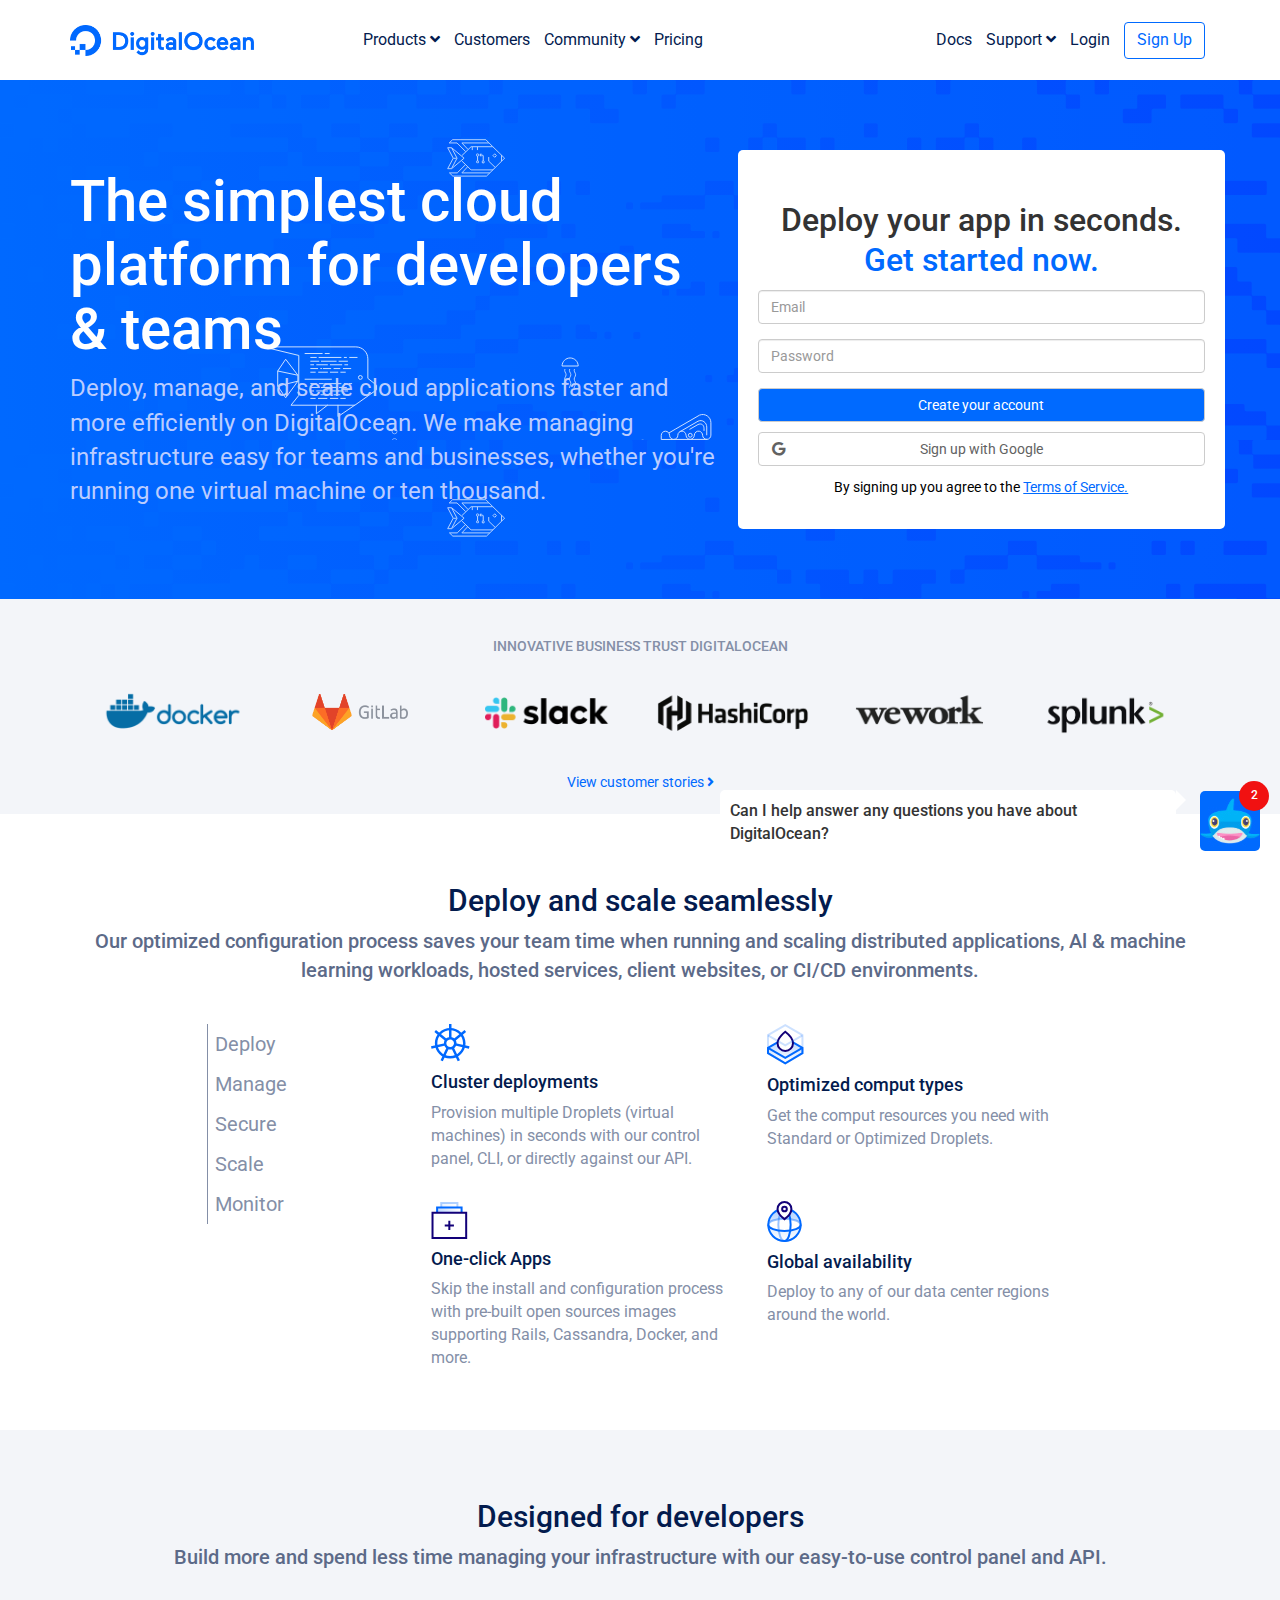
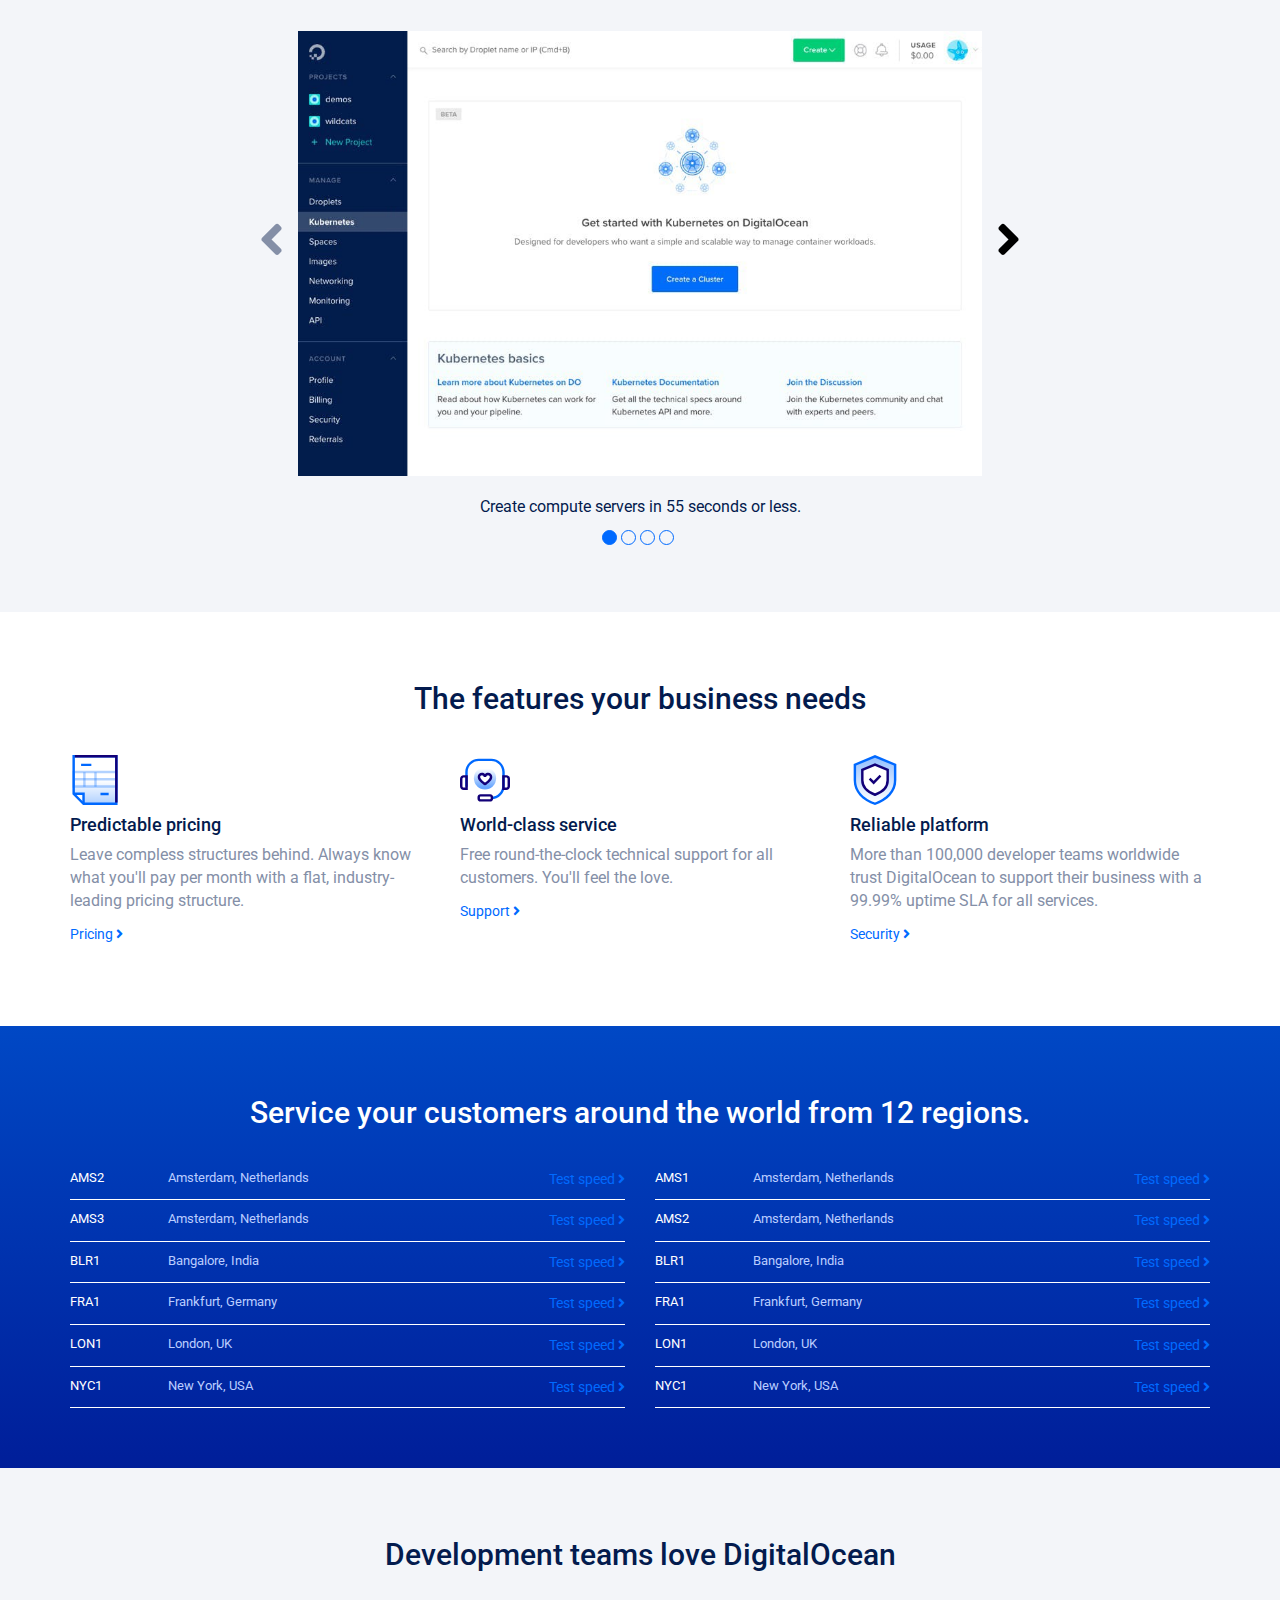
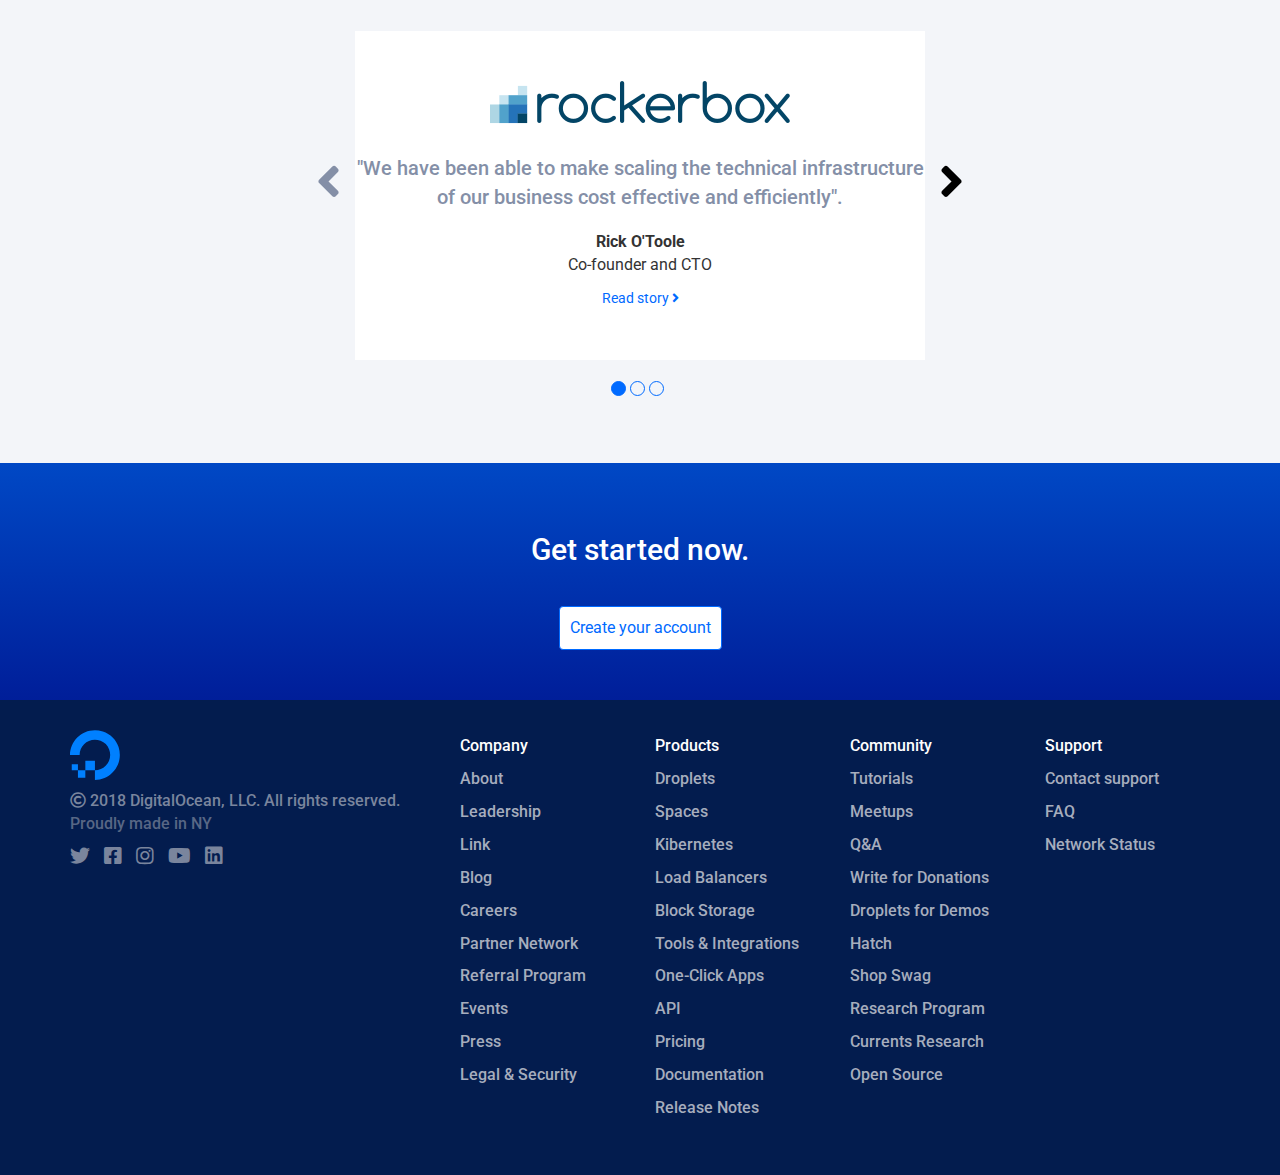
==== commit 8ce4b58b: "Push per freccia" ====
--- a/index.html
+++ b/index.html
@@ -481,7 +481,7 @@
           <img class="shark"src="img/shark_footer.jpg" alt="Logo Chatbot">
           <p class="notifiche text-center">2</p>
         </div>
-        <div class="pull-right clearfix">
+        <div class="pull-right p_relative">
           <p class="question">Can I help answer any questions you have about DigitalOcean?</p>
           <div class="arrow-right"></div>
         </div>
--- a/css/style.css
+++ b/css/style.css
@@ -343,7 +343,7 @@
   border-bottom: 10px solid transparent;
   border-left: 10px solid #fff;
   float: left;
-  margin-bottom: 20px;
+  margin-bottom: 20px
 }
 /* /FOOTER*/
 
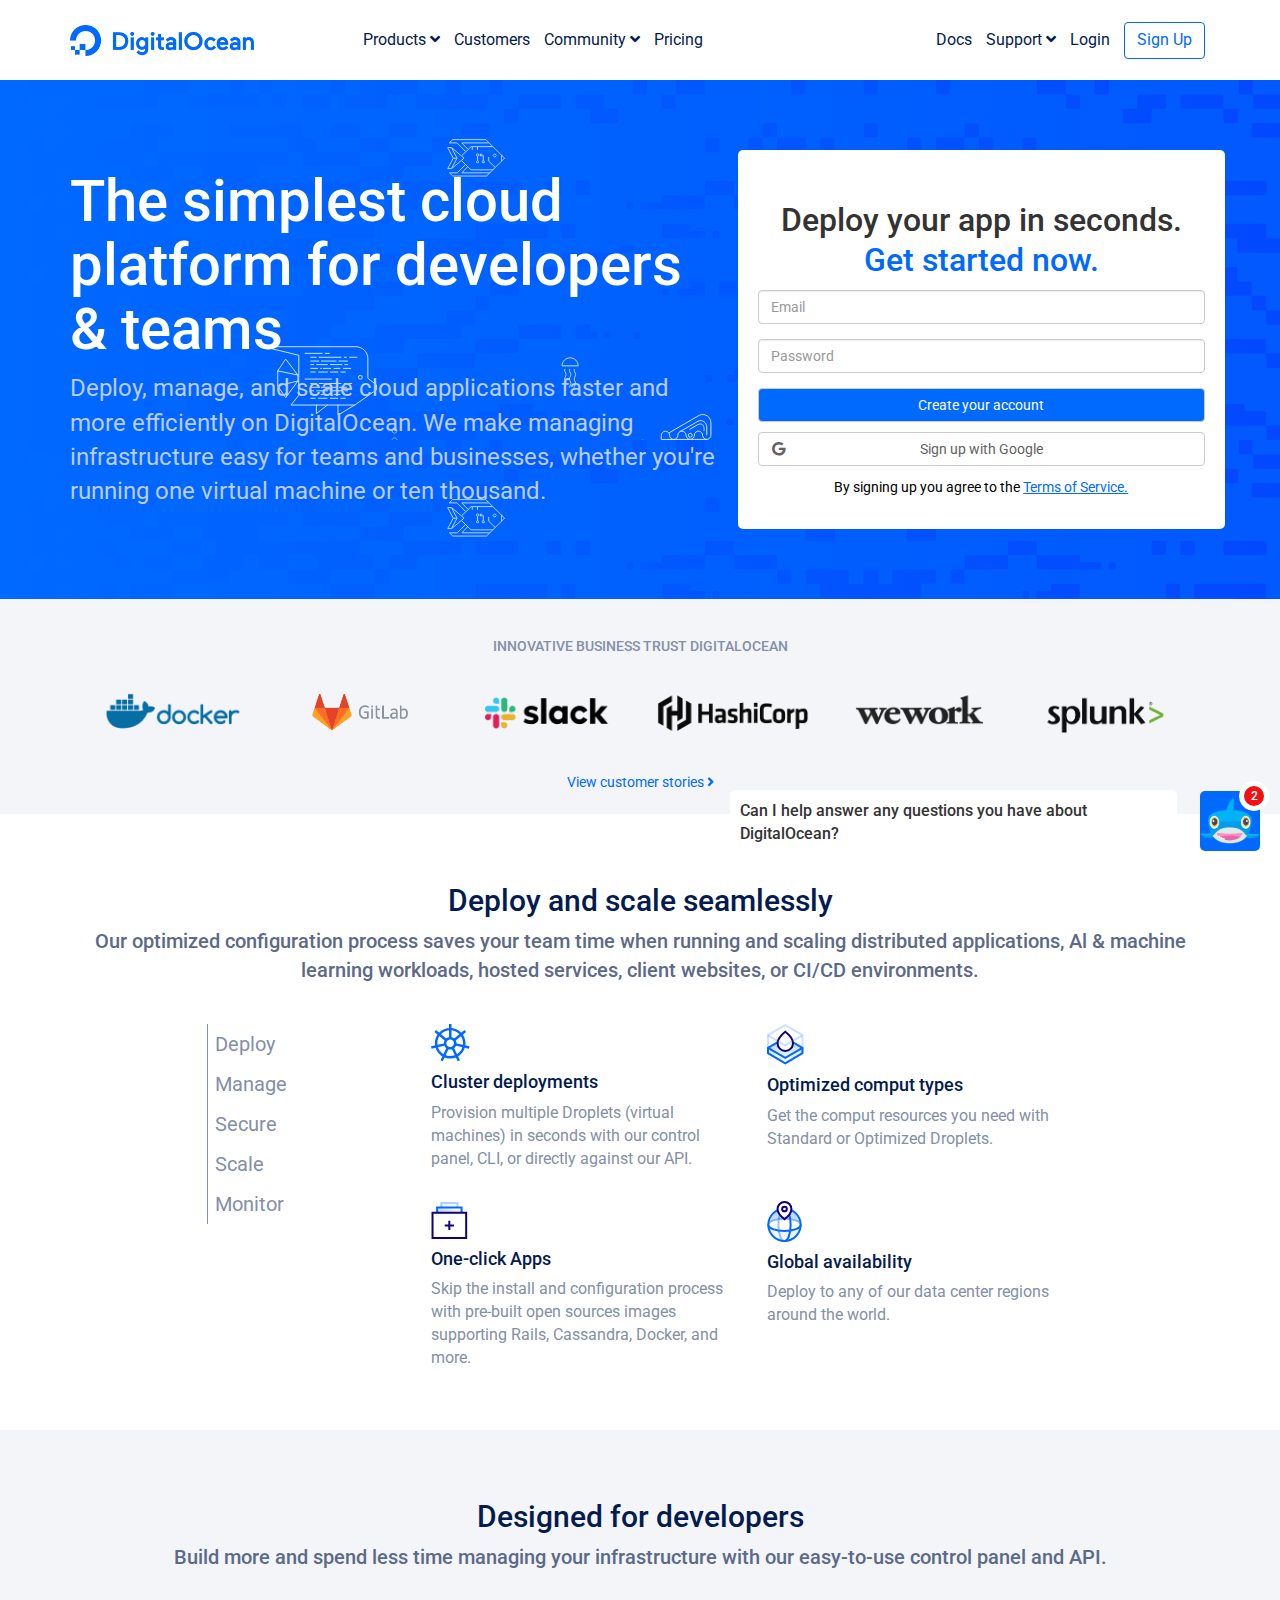
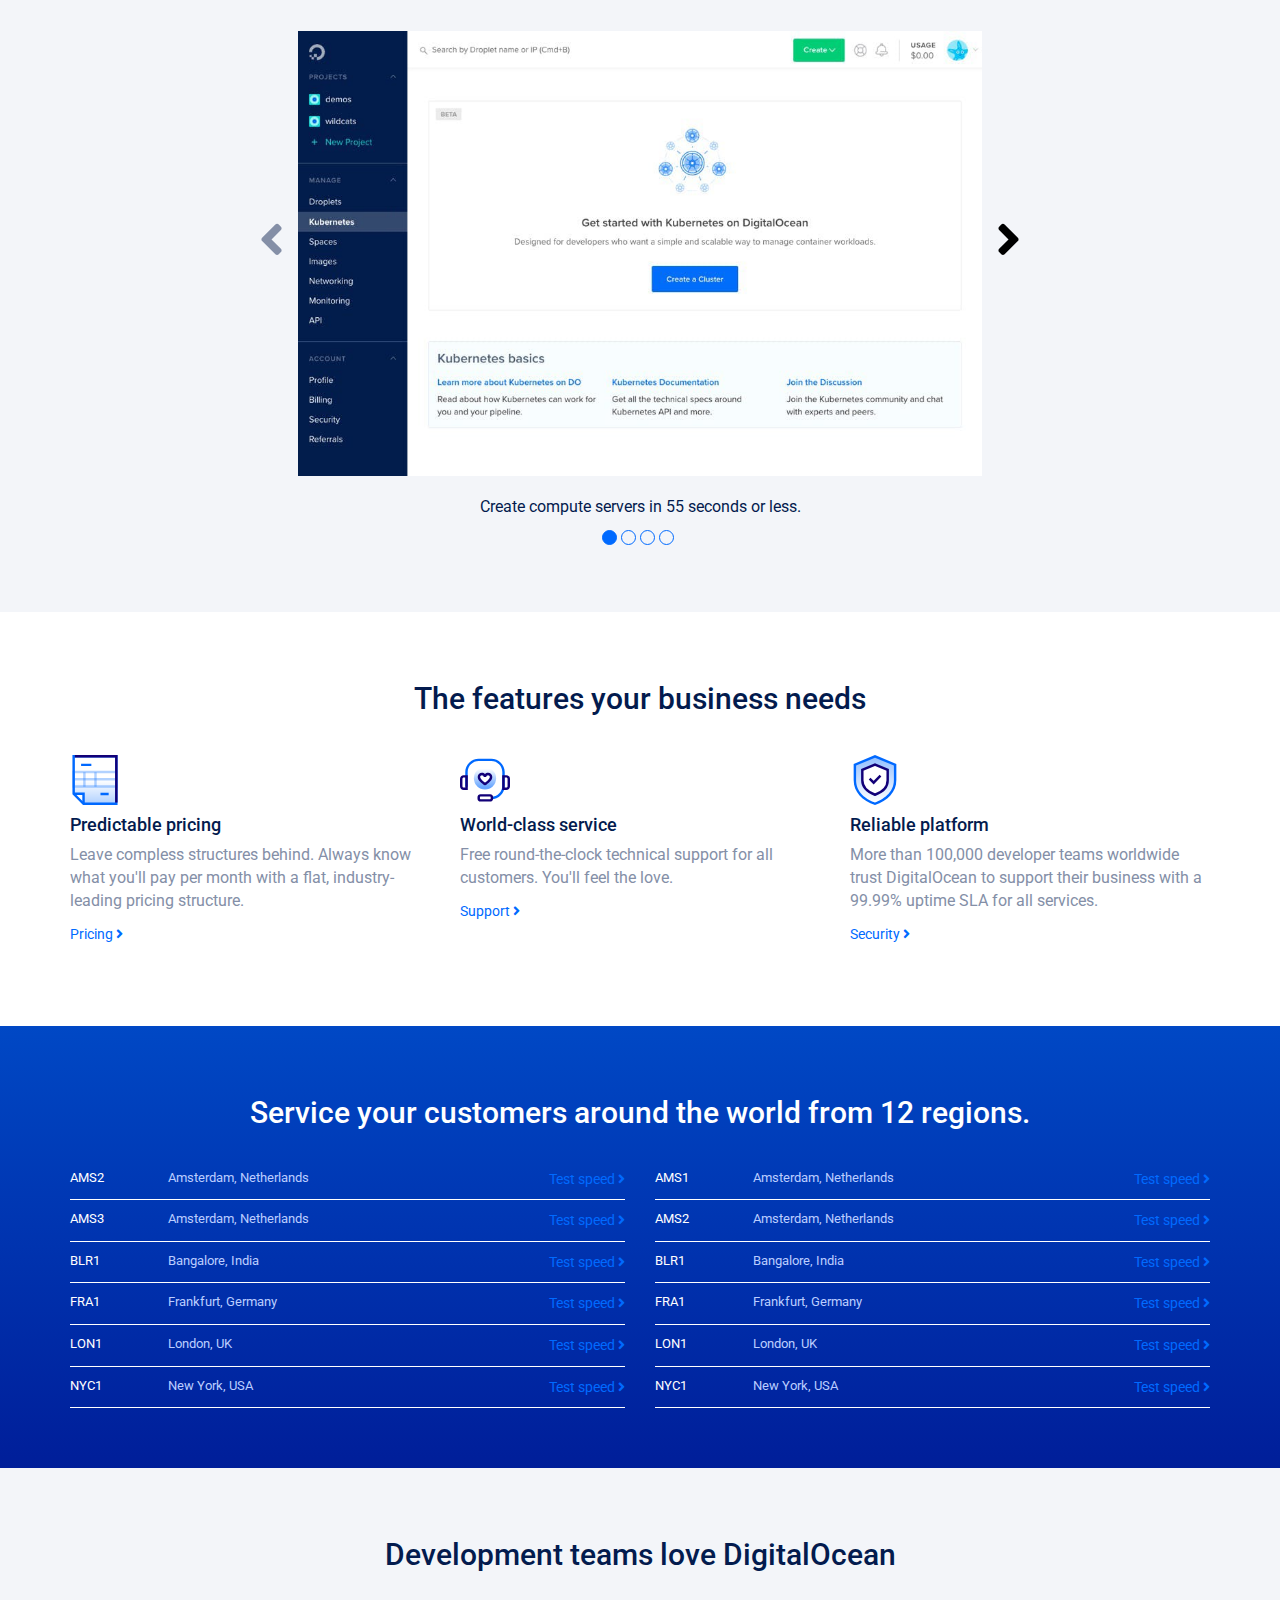
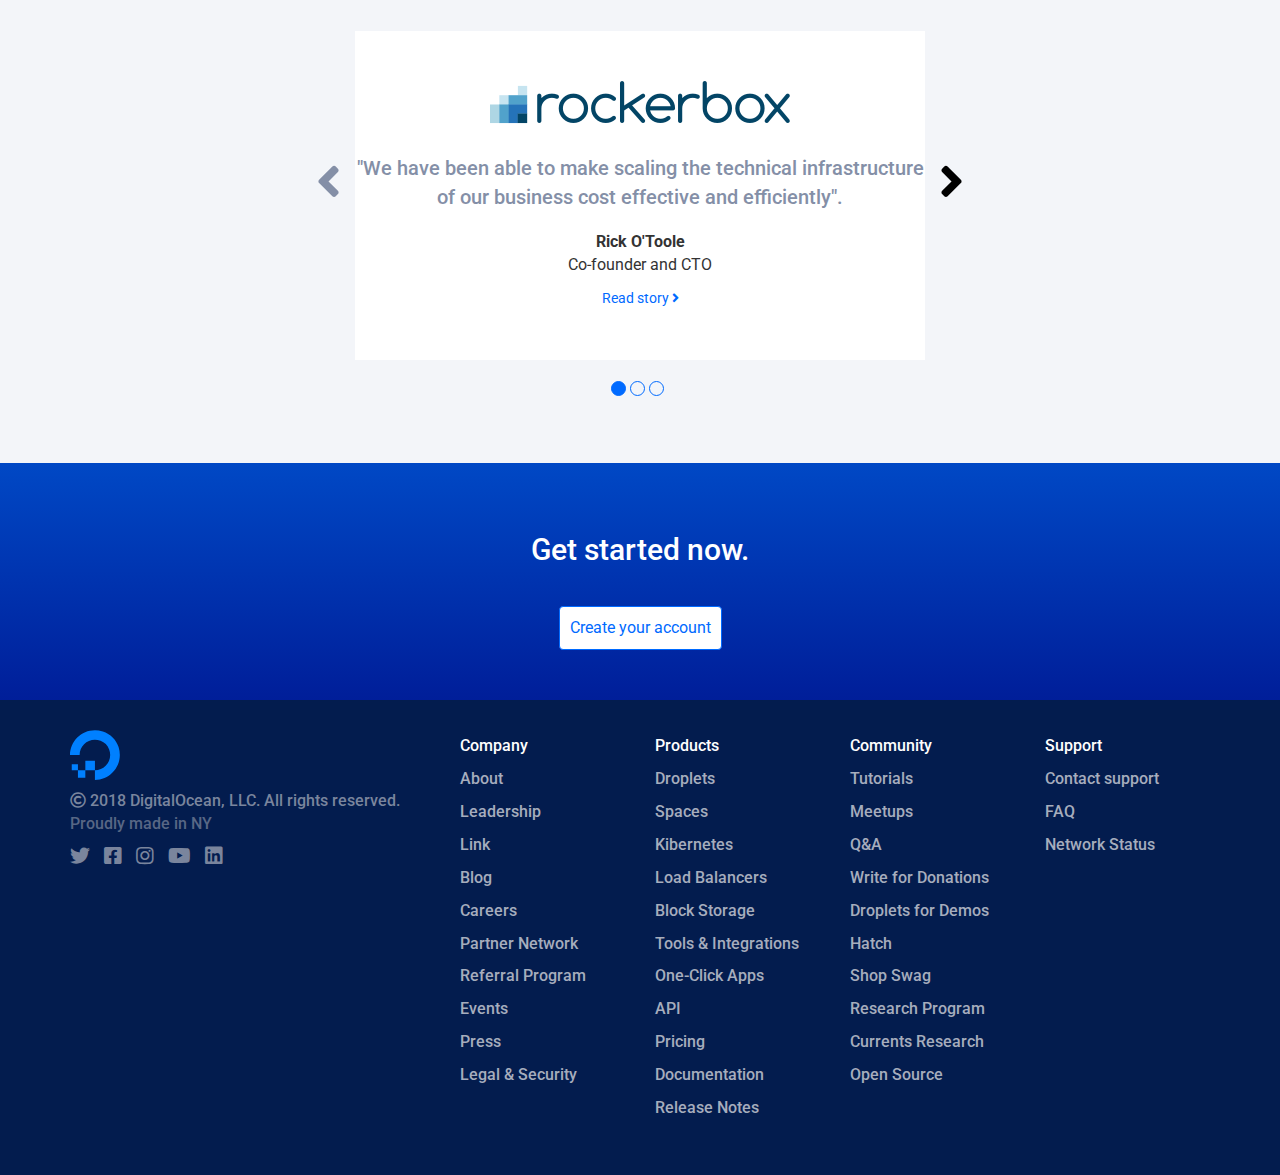
==== commit 96f5fd54: "Chatbot responsive" ====
--- a/index.html
+++ b/index.html
@@ -477,11 +477,11 @@
         </div>
       </div>
       <div class="chatbot">
-        <div class="box_shark pull-right p_relative">
+        <div class="box_shark p_relative">
           <img class="shark"src="img/shark_footer.jpg" alt="Logo Chatbot">
           <p class="notifiche text-center">2</p>
         </div>
-        <div class="pull-right p_relative">
+        <div class="q_a p_relative">
           <p class="question">Can I help answer any questions you have about DigitalOcean?</p>
           <div class="arrow-right"></div>
         </div>
--- a/css/style.css
+++ b/css/style.css
@@ -310,6 +310,12 @@
   bottom: 30px;
   right: 20px;
 }
+.box_shark {
+  float: right;
+}
+.q_a {
+  float: right;
+}
 .shark {
   border-radius: 5px;
   vertical-align: text-top;
@@ -317,22 +323,21 @@
 .notifiche {
   color: #fff;
   background-color: #f11111;
+  border: 5px solid #fff;
   border-radius: 50%;
-  padding: 5px;
   position: absolute;
   top: -15%;
   right: -15%;
   font-size: 12px;
   width: 30px;
   height: 30px;
-  line-height: 18px;
+  line-height: 20px;
 }
 .question {
   height: 70px;
   width: 95%;
   border-radius: 5px;
   background-color: #fff;
-  float: left;
   padding: 10px;
 }
 
@@ -342,7 +347,10 @@
   border-top: 10px solid transparent;
   border-bottom: 10px solid transparent;
   border-left: 10px solid #fff;
-  float: left;
+  position: absolute;
+  top:50%;
+  left: 95%;
+  transform: translateY(-50%);
   margin-bottom: 20px
 }
 /* /FOOTER*/
@@ -390,4 +398,20 @@
   .circle_three {
     padding-top: 20px;
   }
-}
+  .chatbot {
+    position: fixed;
+    bottom: 100px;
+    left: 20px;
+  }
+  .box_shark {
+    position: absolute;
+    top:0;
+    left:0;
+  }
+  .q_a {
+    position:absolute;
+    bottom: 0;
+    left: 0;
+  }
+}
+/* /RESPONSIVE*/
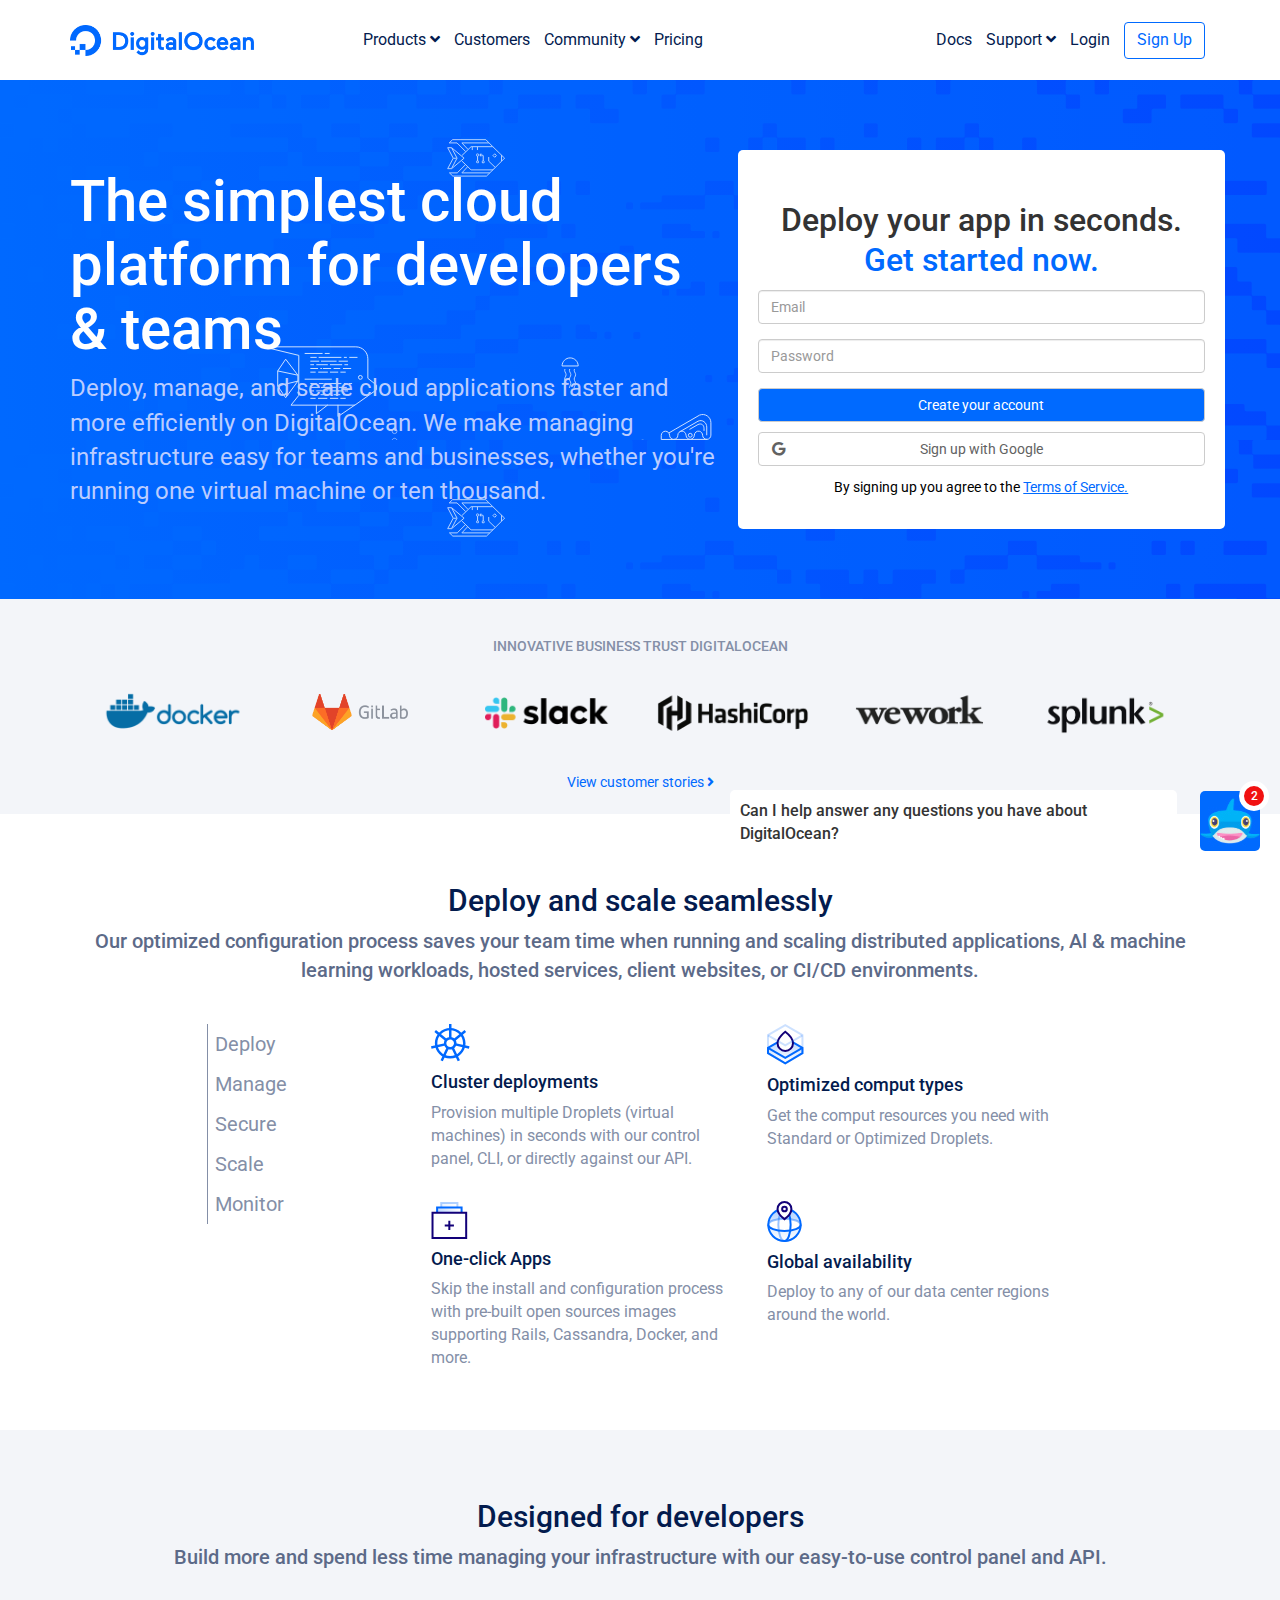
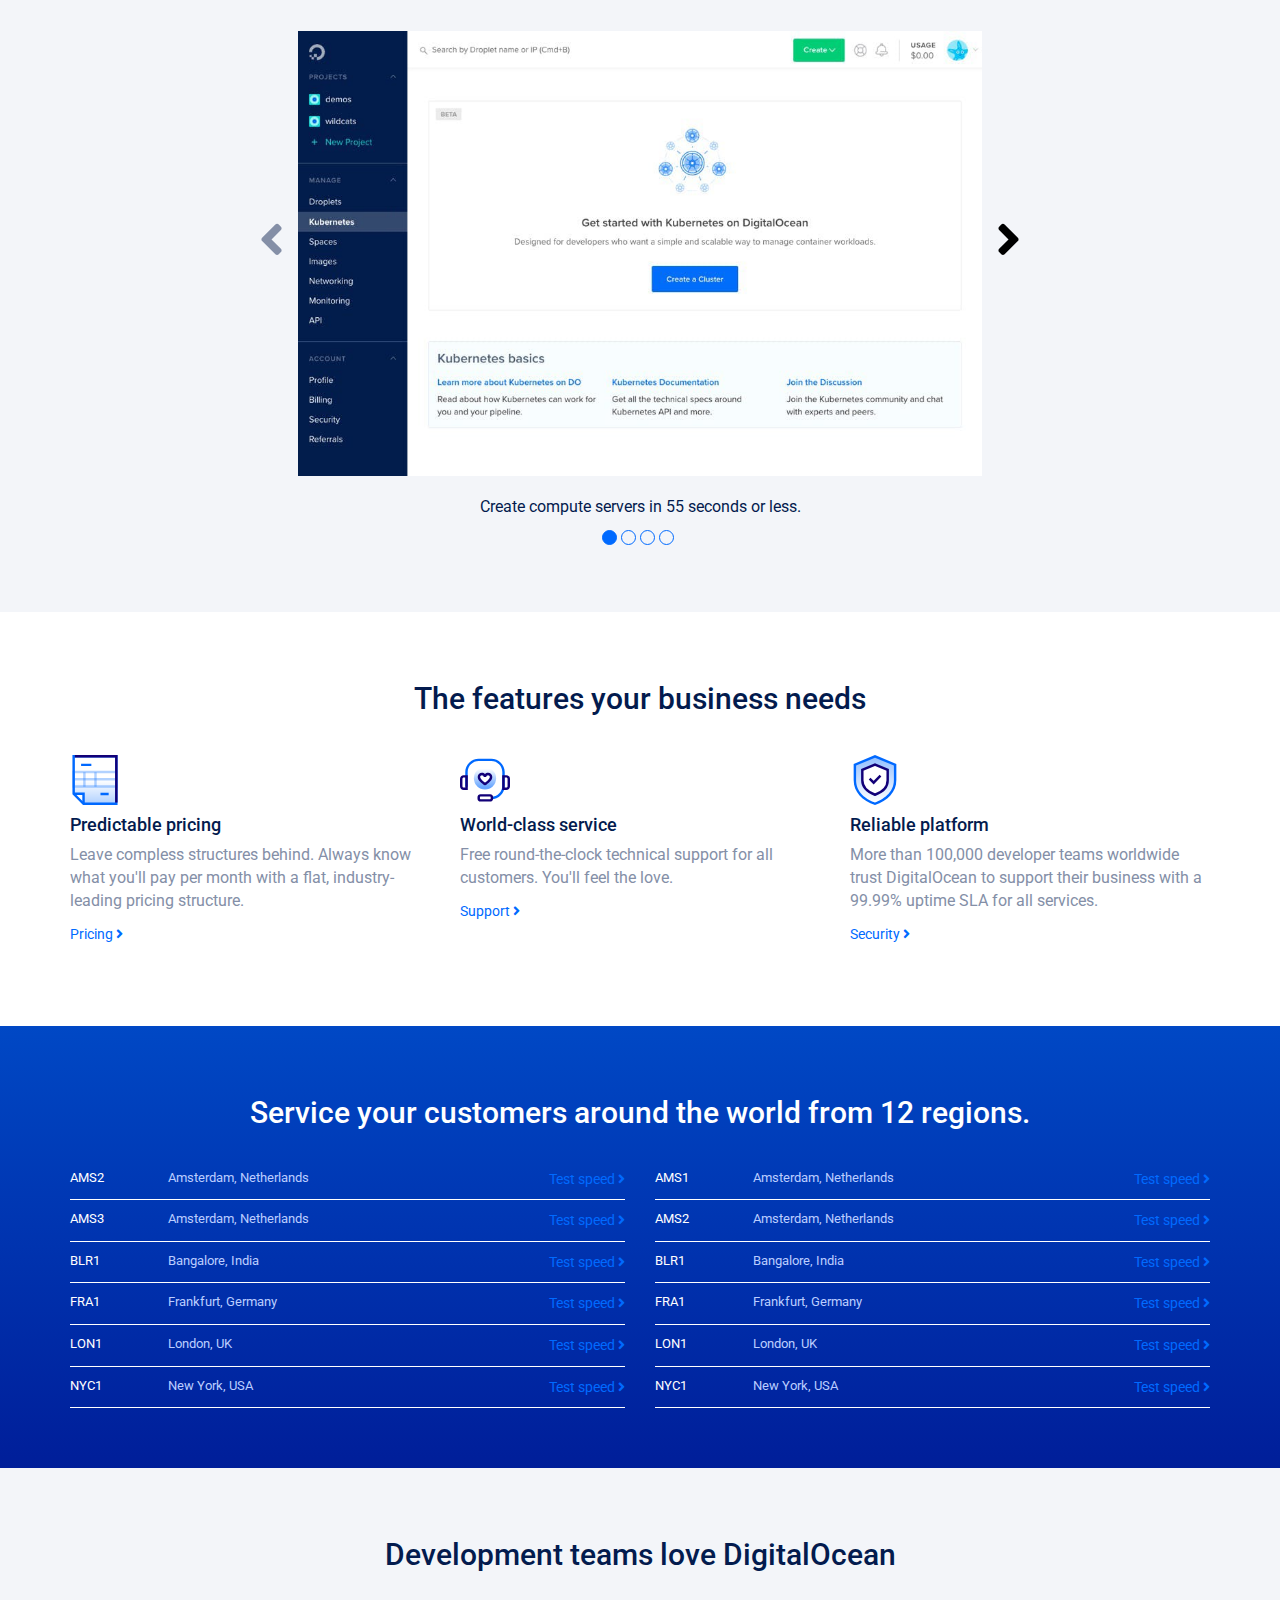
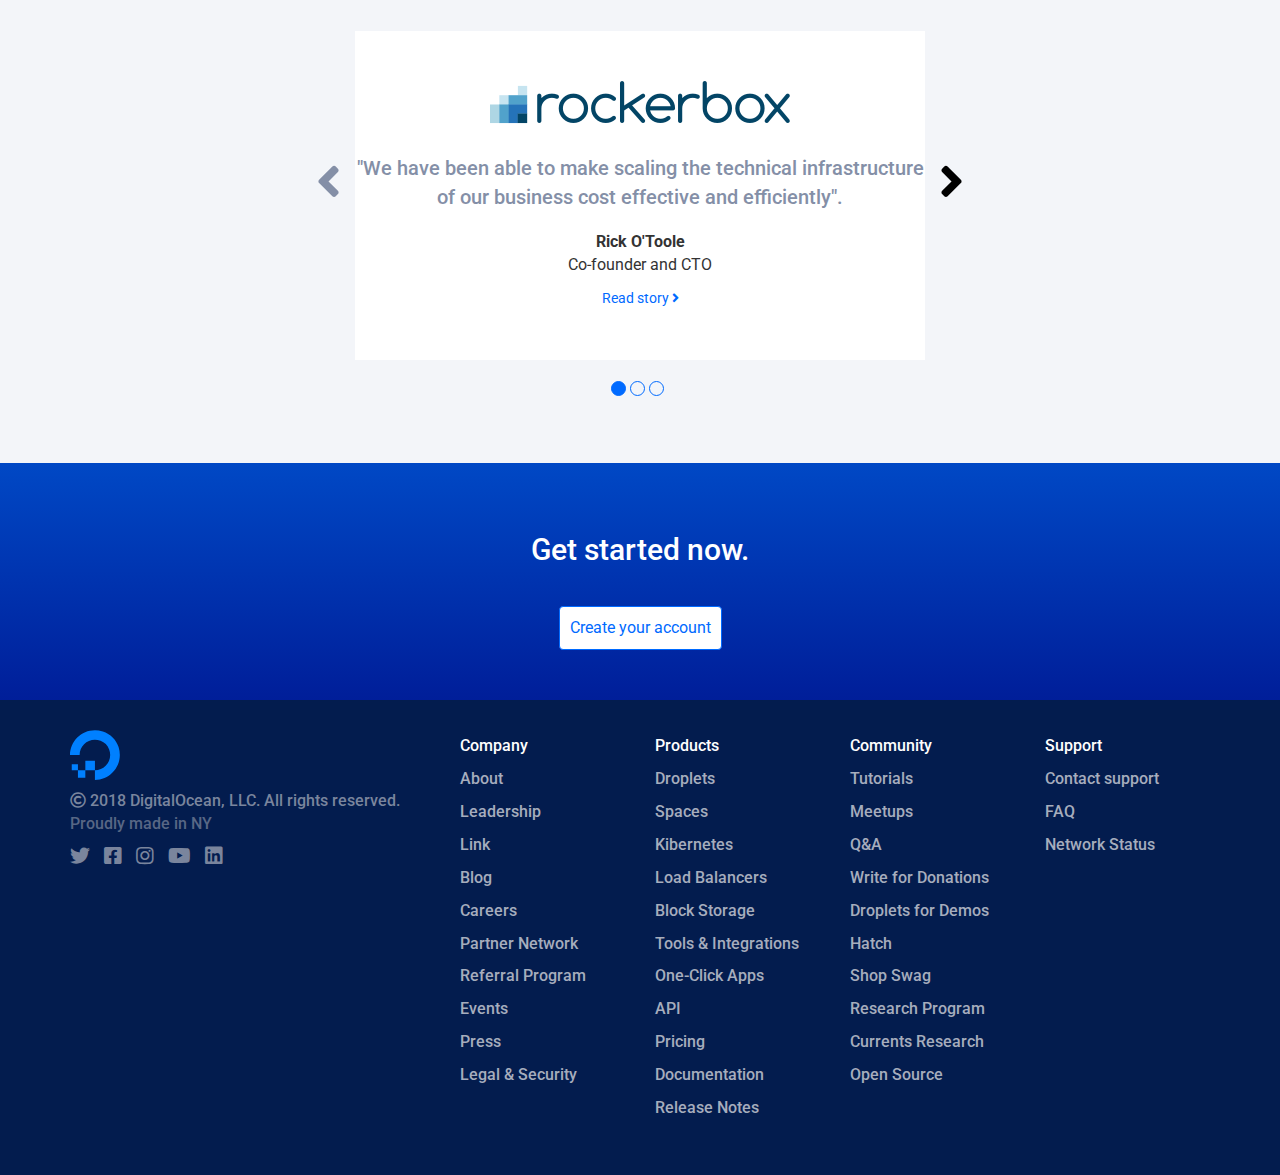
==== commit bb565967: "Correzioni dopo validator" ====
--- a/index.html
+++ b/index.html
@@ -139,7 +139,6 @@
           <p class="font_20 configuration"> Our optimized configuration process saves your team time when running and scaling distributed applications, Al & machine learning workloads, hosted services, client websites, or CI/CD environments.
           </p>
         </div>
-        </div>
           <div class="wrapper_small">
             <div class="container-fluid">
               <div class="row">
@@ -478,7 +477,7 @@
       </div>
       <div class="chatbot">
         <div class="box_shark p_relative">
-          <img class="shark"src="img/shark_footer.jpg" alt="Logo Chatbot">
+          <img class="shark" src="img/shark_footer.jpg" alt="Logo Chatbot">
           <p class="notifiche text-center">2</p>
         </div>
         <div class="q_a p_relative">
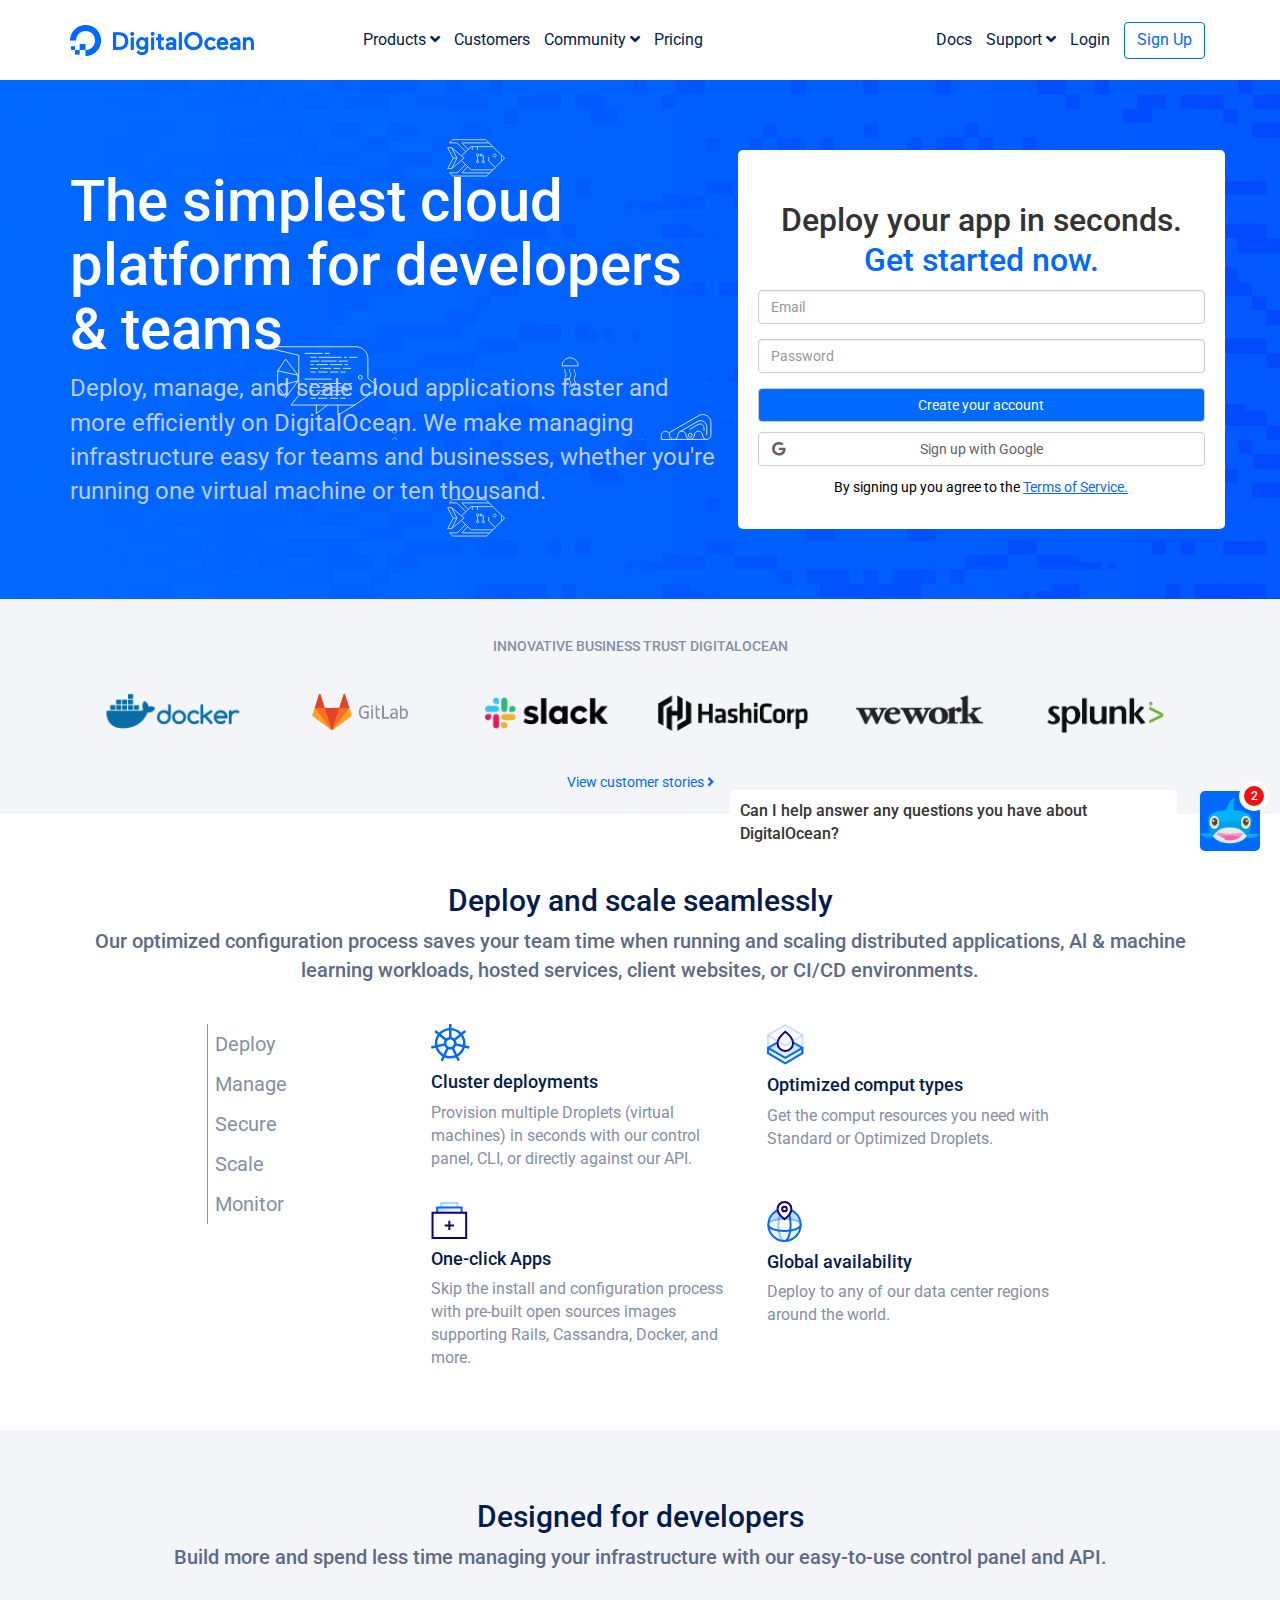
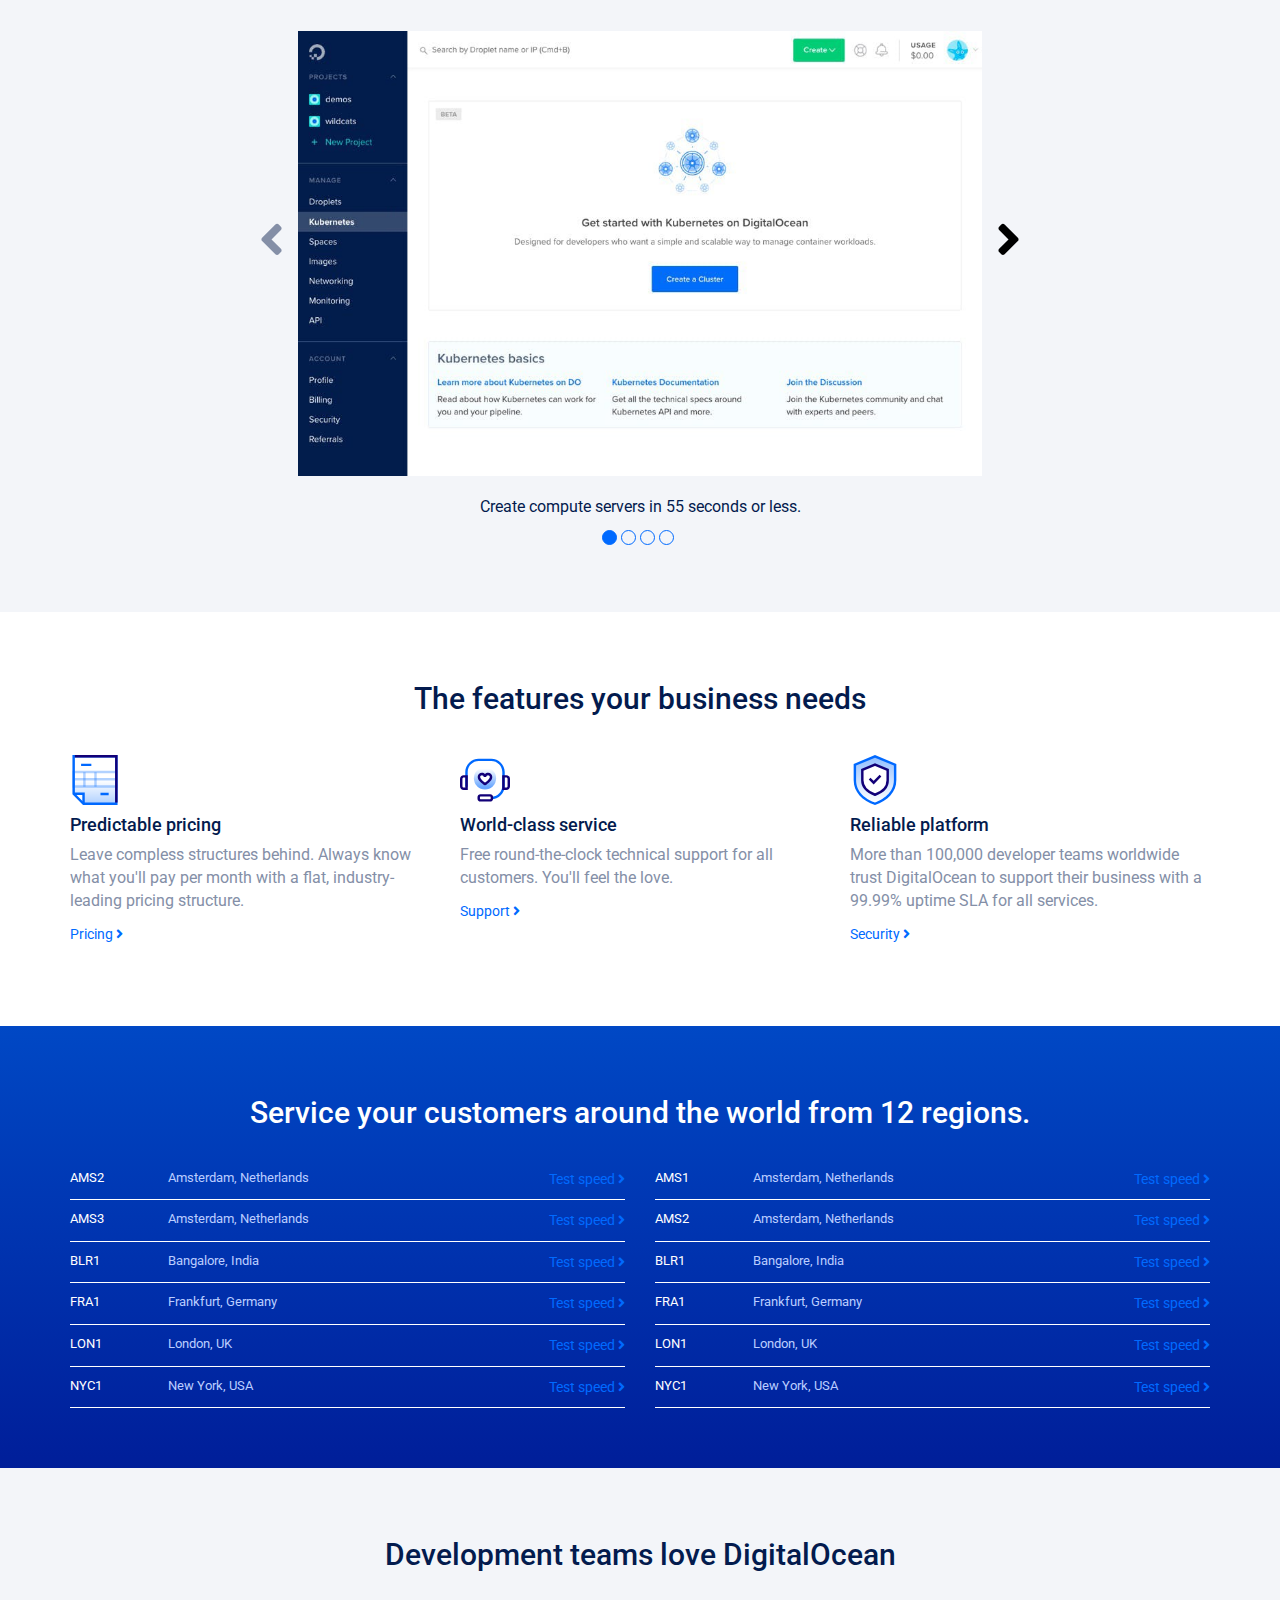
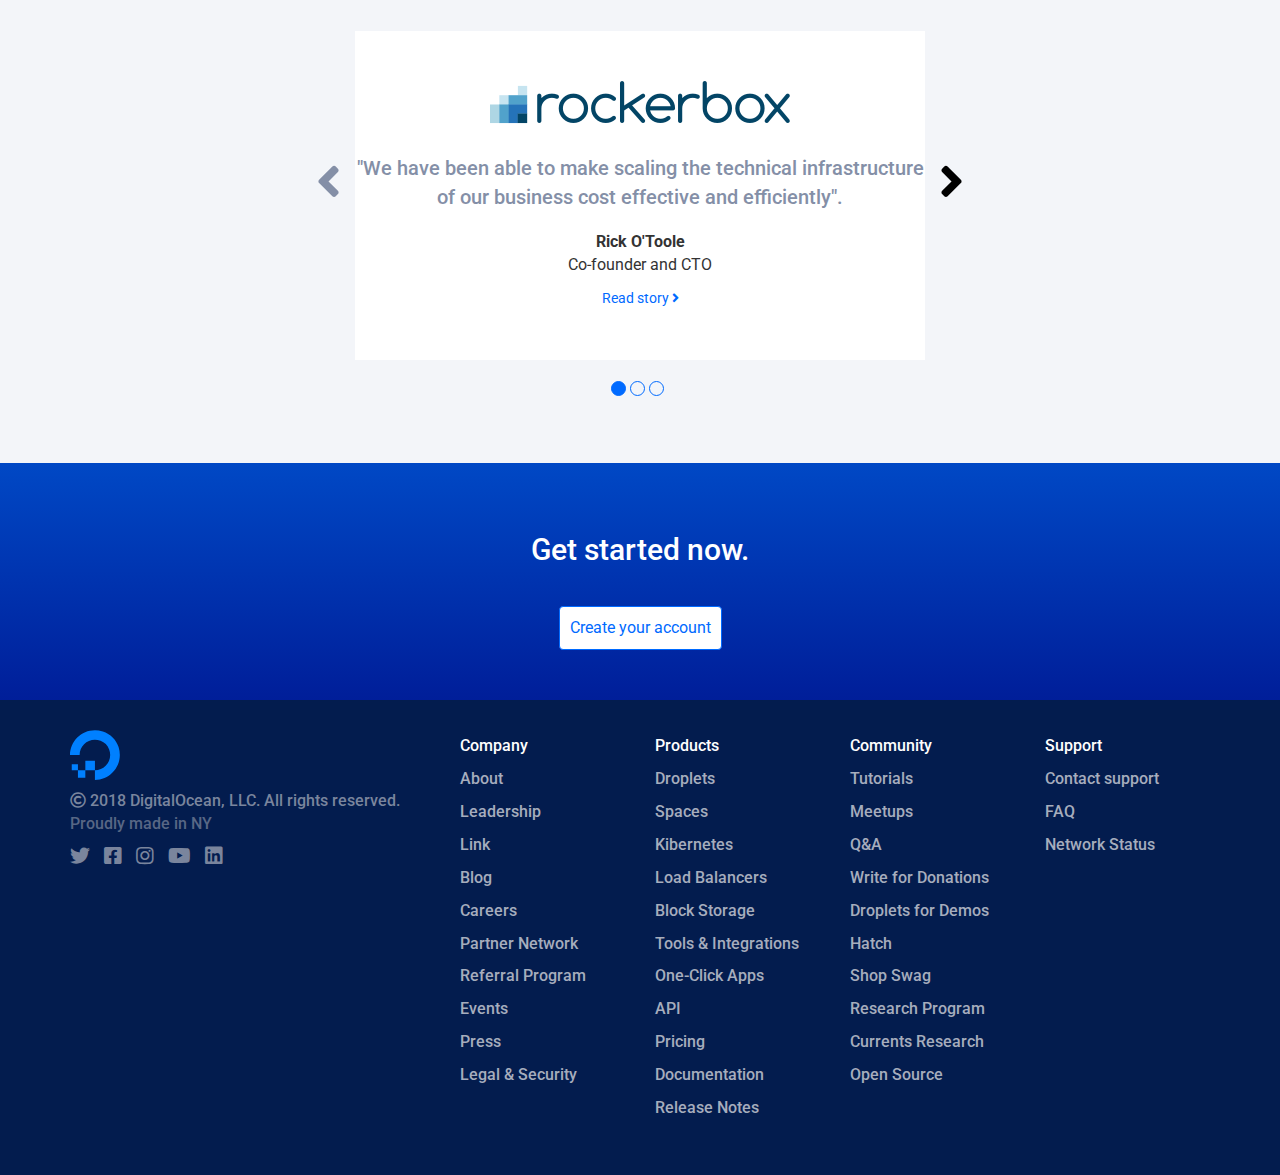
==== commit d0a5333c: "Chatbot responsive" ====
--- a/index.html
+++ b/index.html
@@ -482,7 +482,7 @@
         </div>
         <div class="q_a p_relative">
           <p class="question">Can I help answer any questions you have about DigitalOcean?</p>
-          <div class="arrow-right"></div>
+          <div class="arrow"></div>
         </div>
       </div>
     </footer>
--- a/css/style.css
+++ b/css/style.css
@@ -341,7 +341,7 @@
   padding: 10px;
 }
 
-.arrow-right {
+.arrow {
   width: 0;
   height: 0;
   border-top: 10px solid transparent;
@@ -353,6 +353,7 @@
   transform: translateY(-50%);
   margin-bottom: 20px
 }
+
 /* /FOOTER*/
 
 /*RESPONSIVE*/
@@ -412,6 +413,17 @@
     position:absolute;
     bottom: 0;
     left: 0;
-  }
+    margin-bottom: 10px;
+  }
+  .arrow {
+    width: 0;
+    height: 0;
+    border-left: 10px solid transparent;
+    border-right: 10px solid transparent;
+    border-top: 10px solid #fff;
+    position: absolute;
+    top:100%;
+    left: 5%;
+    margin-bottom: 20px
 }
 /* /RESPONSIVE*/
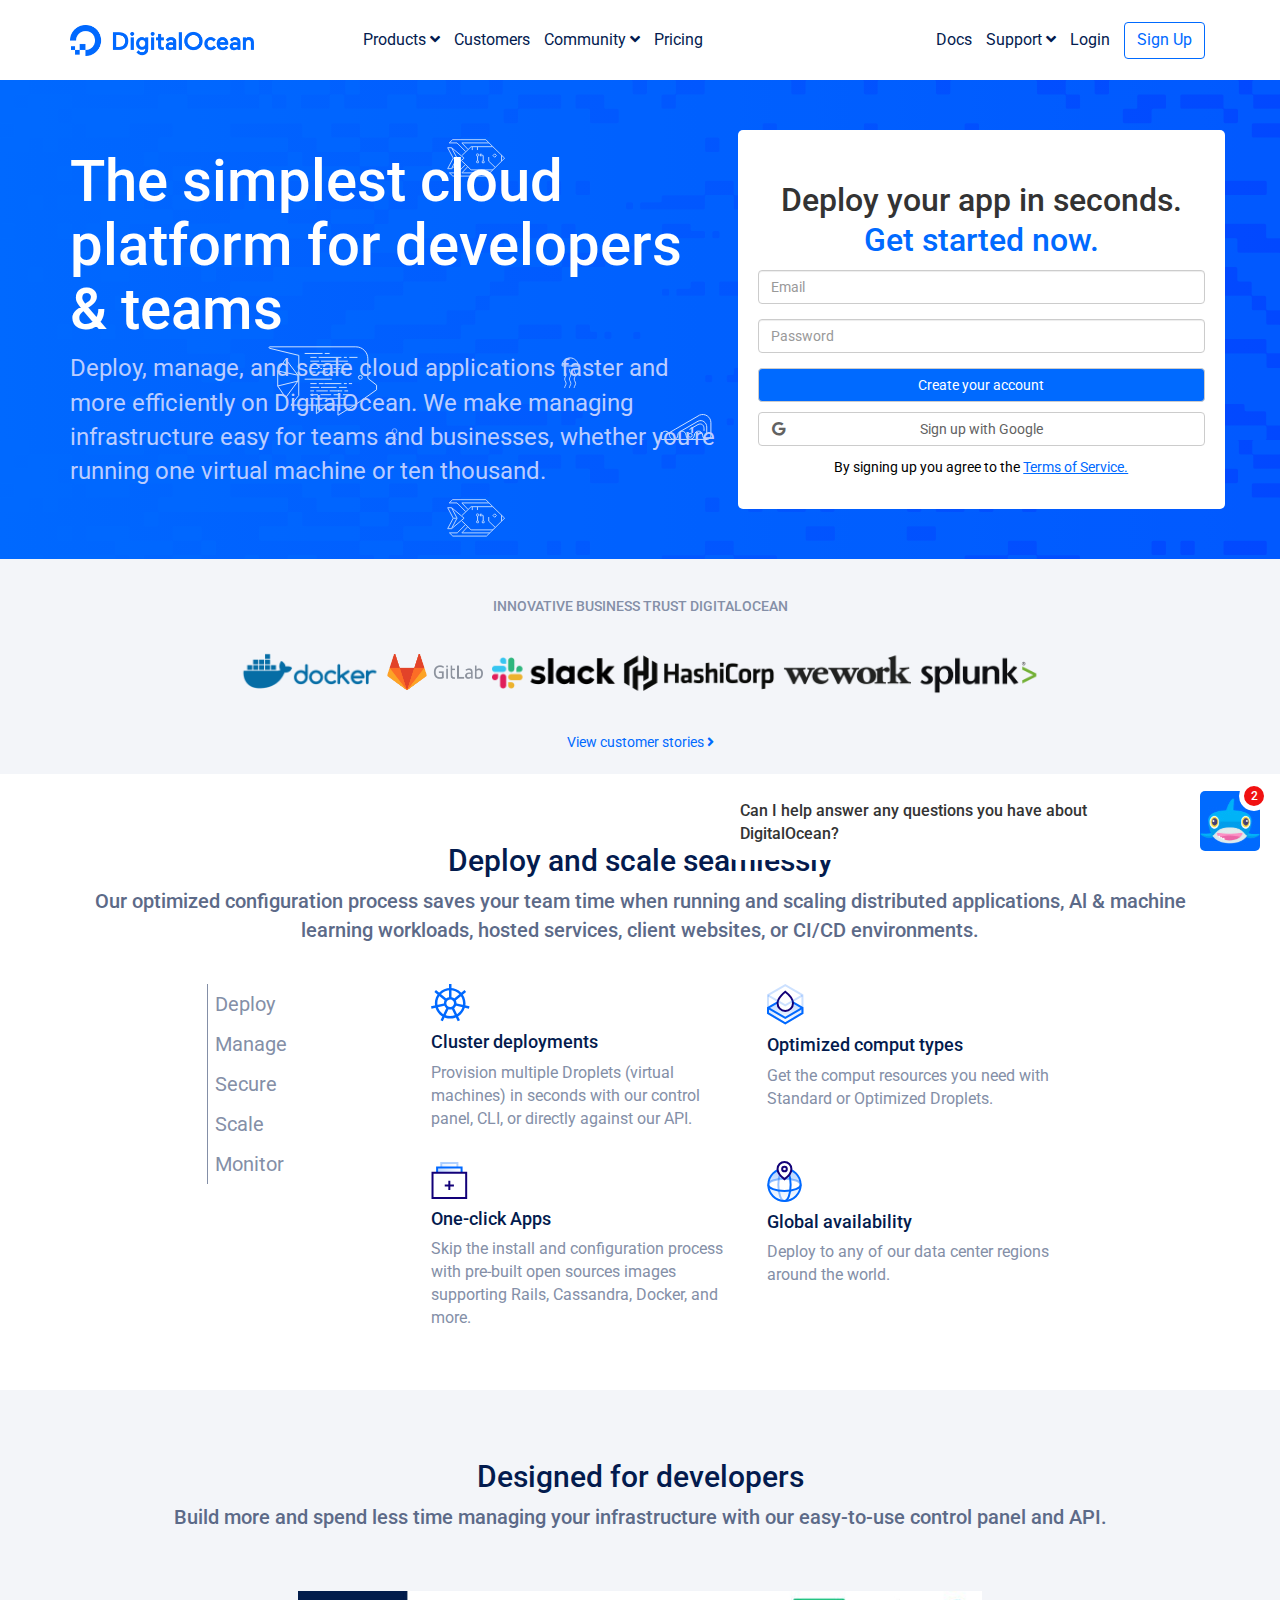
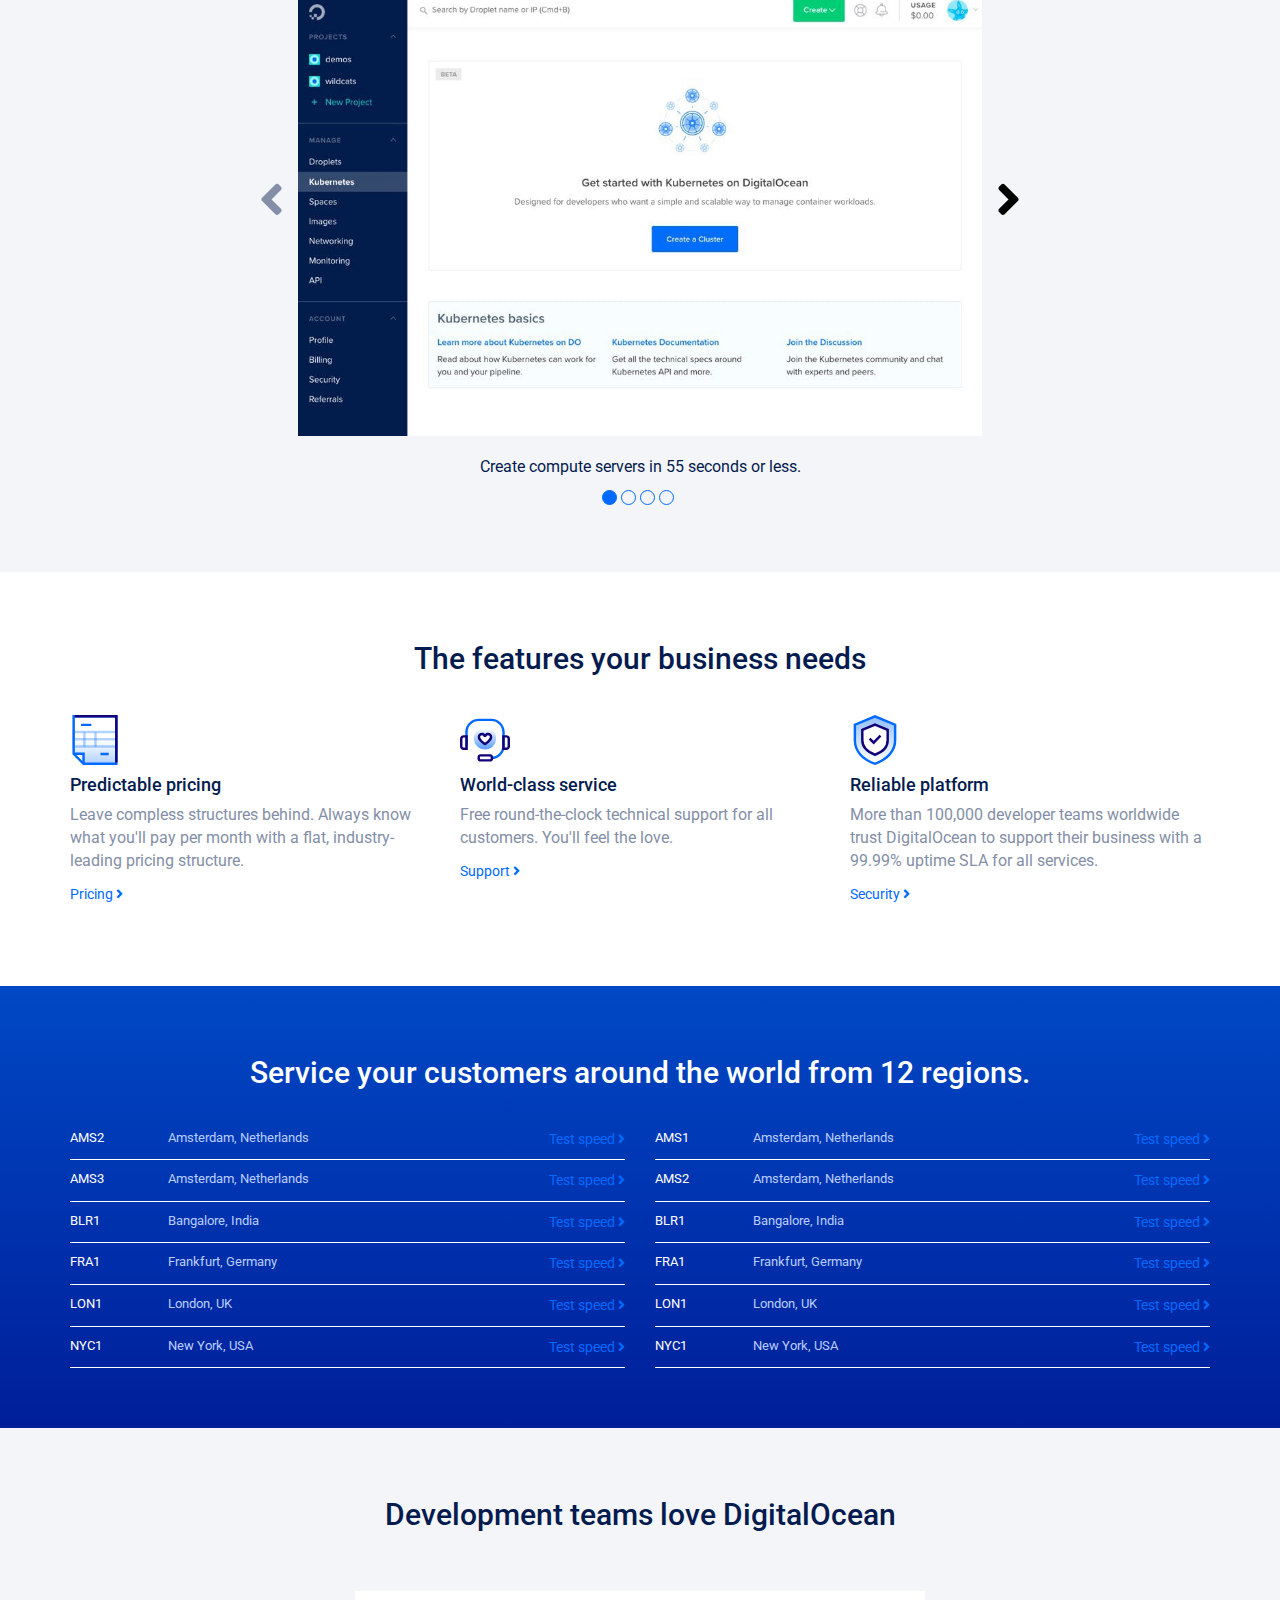
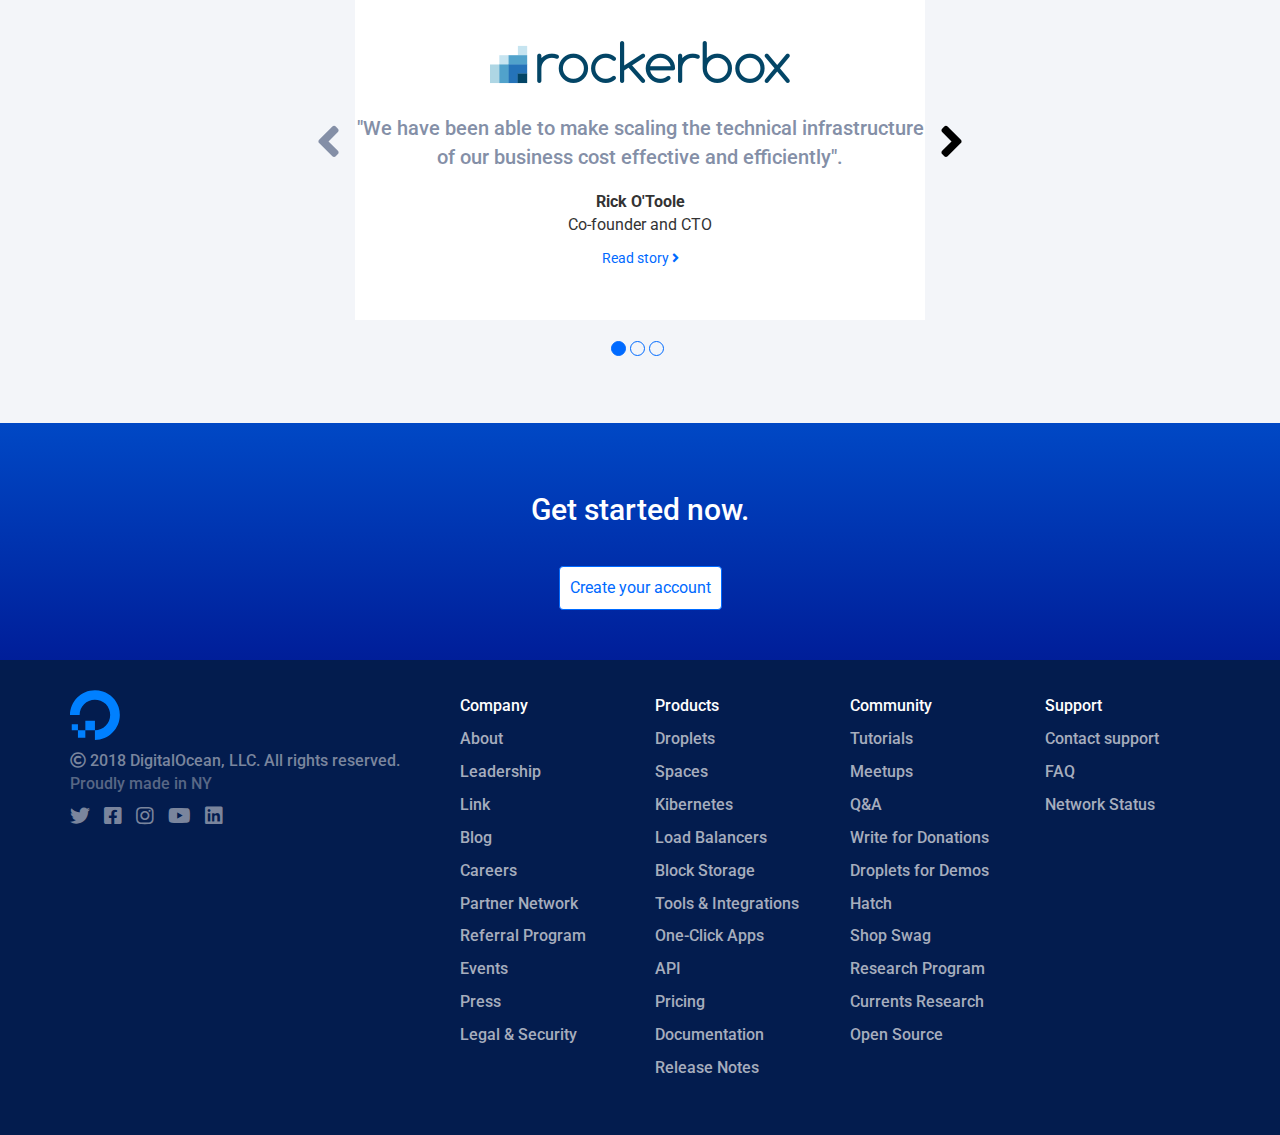
==== commit 1f903b42: "Sistemati loghi con width calc" ====
--- a/index.html
+++ b/index.html
@@ -100,6 +100,7 @@
           </div>
         </div>
       </div>
+      <!-- /jumbotron -->
     </header>
     <!-- /HEADER -->
     <!-- MAIN -->
@@ -143,12 +144,12 @@
             <div class="container-fluid">
               <div class="row">
                 <div class="col-xs-12 col-sm-3">
-                  <ul class="list-unstyled font_grey">
-                    <li>Deploy</li>
-                    <li>Manage</li>
-                    <li>Secure</li>
-                    <li>Scale</li>
-                    <li>Monitor</li>
+                  <ul class="list-unstyled">
+                    <li><a class="font_grey" href="#">Deploy</a></li>
+                    <li><a class="font_grey" href="#">Manage</a></li>
+                    <li><a class="font_grey" href="#">Secure</a></li>
+                    <li><a class="font_grey" href="#">Scale</a></li>
+                    <li><a class="font_grey" href="#">Monitor</a></li>
                   </ul>
                 </div>
                 <div class="col-xs-12 col-sm-9 cluster">
@@ -193,10 +194,10 @@
           <div class="circle">
             <p class="font_darkblue">Create compute servers in 55 seconds or less.</p>
             <ul class="list-inline list-unstyled">
-              <li></li>
-              <li></li>
-              <li></li>
-              <li></li>
+              <li><a href="#"></a></li>
+              <li><a href="#"></a></li>
+              <li><a href="#"></a></li>
+              <li><a href="#"></a></li>
             </ul>
           </div>
         </div>
--- a/css/style.css
+++ b/css/style.css
@@ -83,7 +83,7 @@
   background-color: #fff;
 }
 .logo {
-  max-width: 70%;
+  width: 70%;
   height: auto;
 }
 .header_top a {
@@ -109,7 +109,6 @@
 .jumbo {
   margin-top: 80px;
   background-image: url(../img/jumbotron.svg);
-  padding: 20px;
 }
 .title {
   opacity: 1;
@@ -119,7 +118,7 @@
 }
 .form {
   background-color: #fff;
-  padding-left:20px;
+  padding-left: 20px;
   padding-right: 20px;
 }
 .form-control:focus {
@@ -175,7 +174,7 @@
 }
 .business li {
   display: inline-block;
-  width: 16%;
+  width: calc(100% / 6) -10px;
 }
 .business li img {
   vertical-align: middle;
@@ -358,6 +357,10 @@
 
 /*RESPONSIVE*/
 @media screen and (max-width:768px) {
+  .jumbo {
+    padding: 30px;
+    padding-right: 30;
+  }
   .image::before, .image::after {
     display: none;
   }
@@ -384,11 +387,11 @@
   }
 }
 @media screen and (max-width:992px) {
+  .logo {
+    width: 100%;
+  }
   h1 {
     font-size: 42px;
-  }
-  .jumbo {
-    padding: 30px;
   }
   .circle p {
     margin-bottom: 50px;
